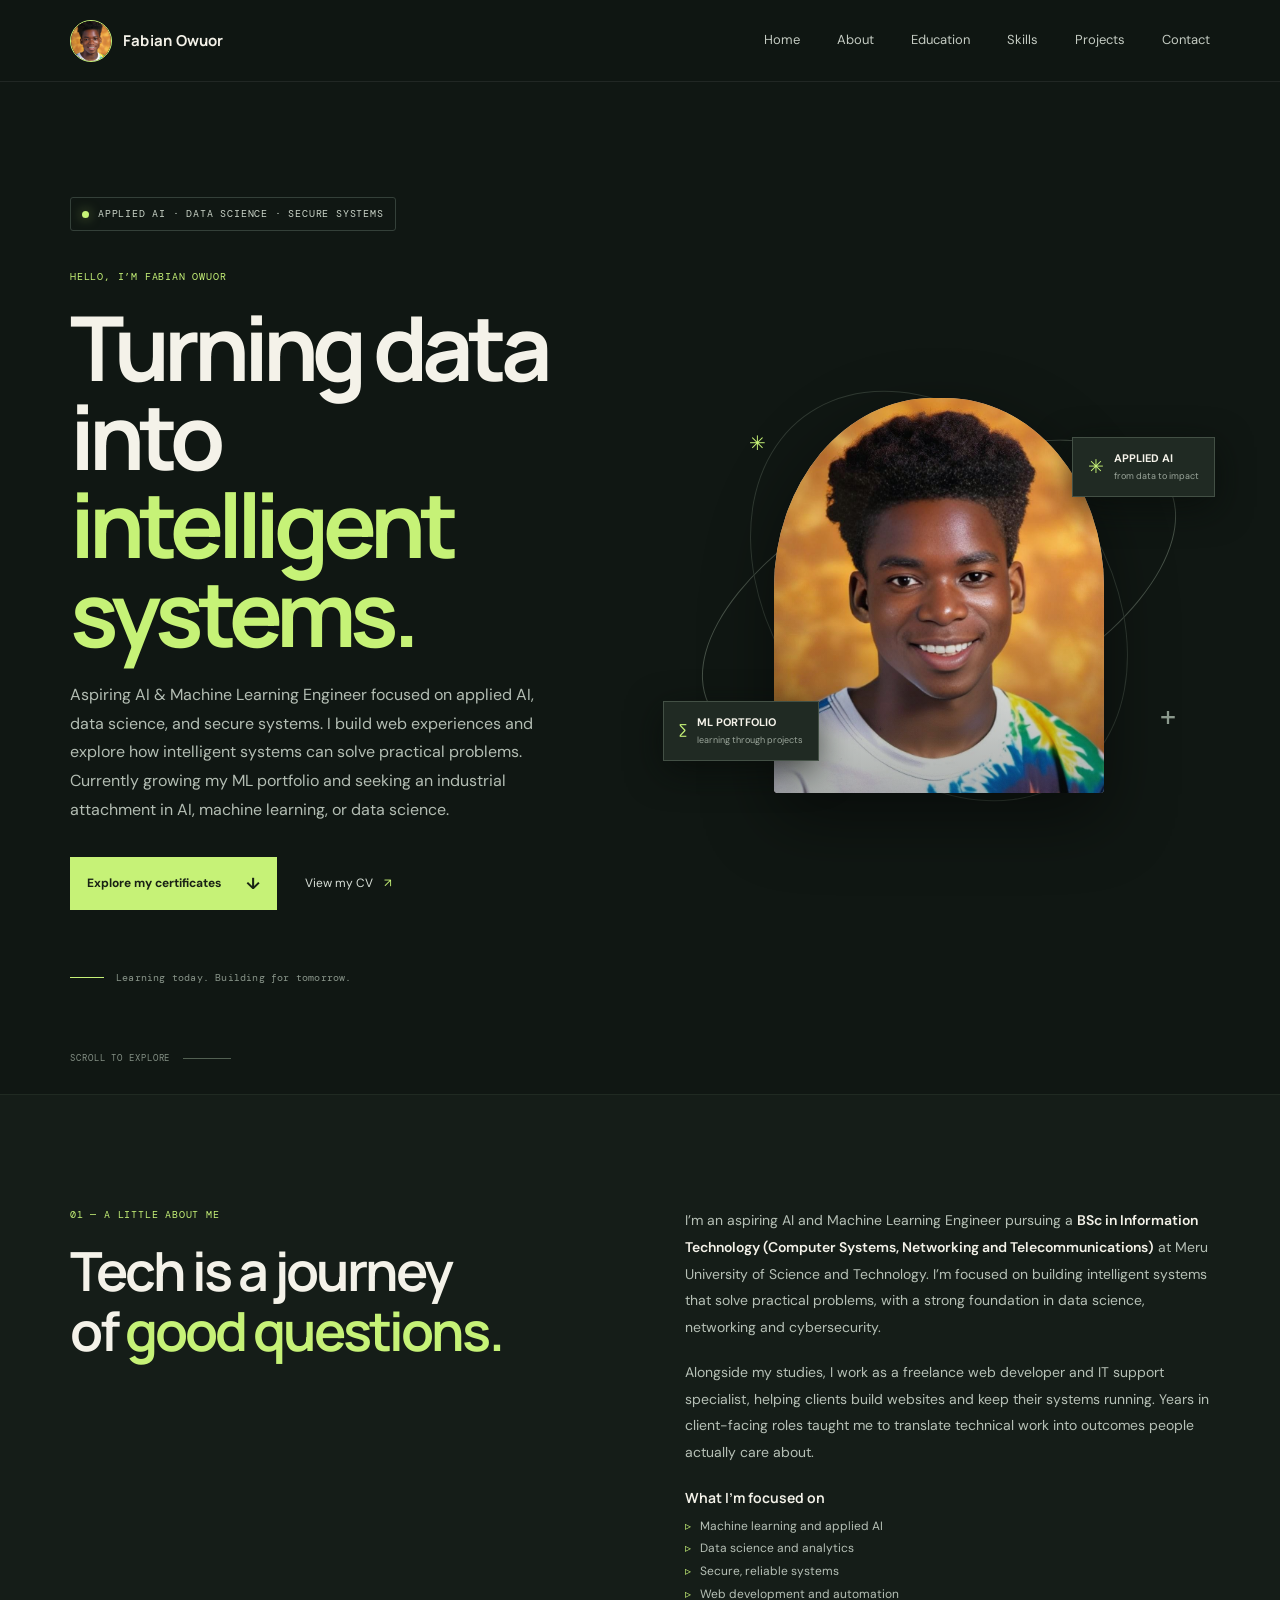
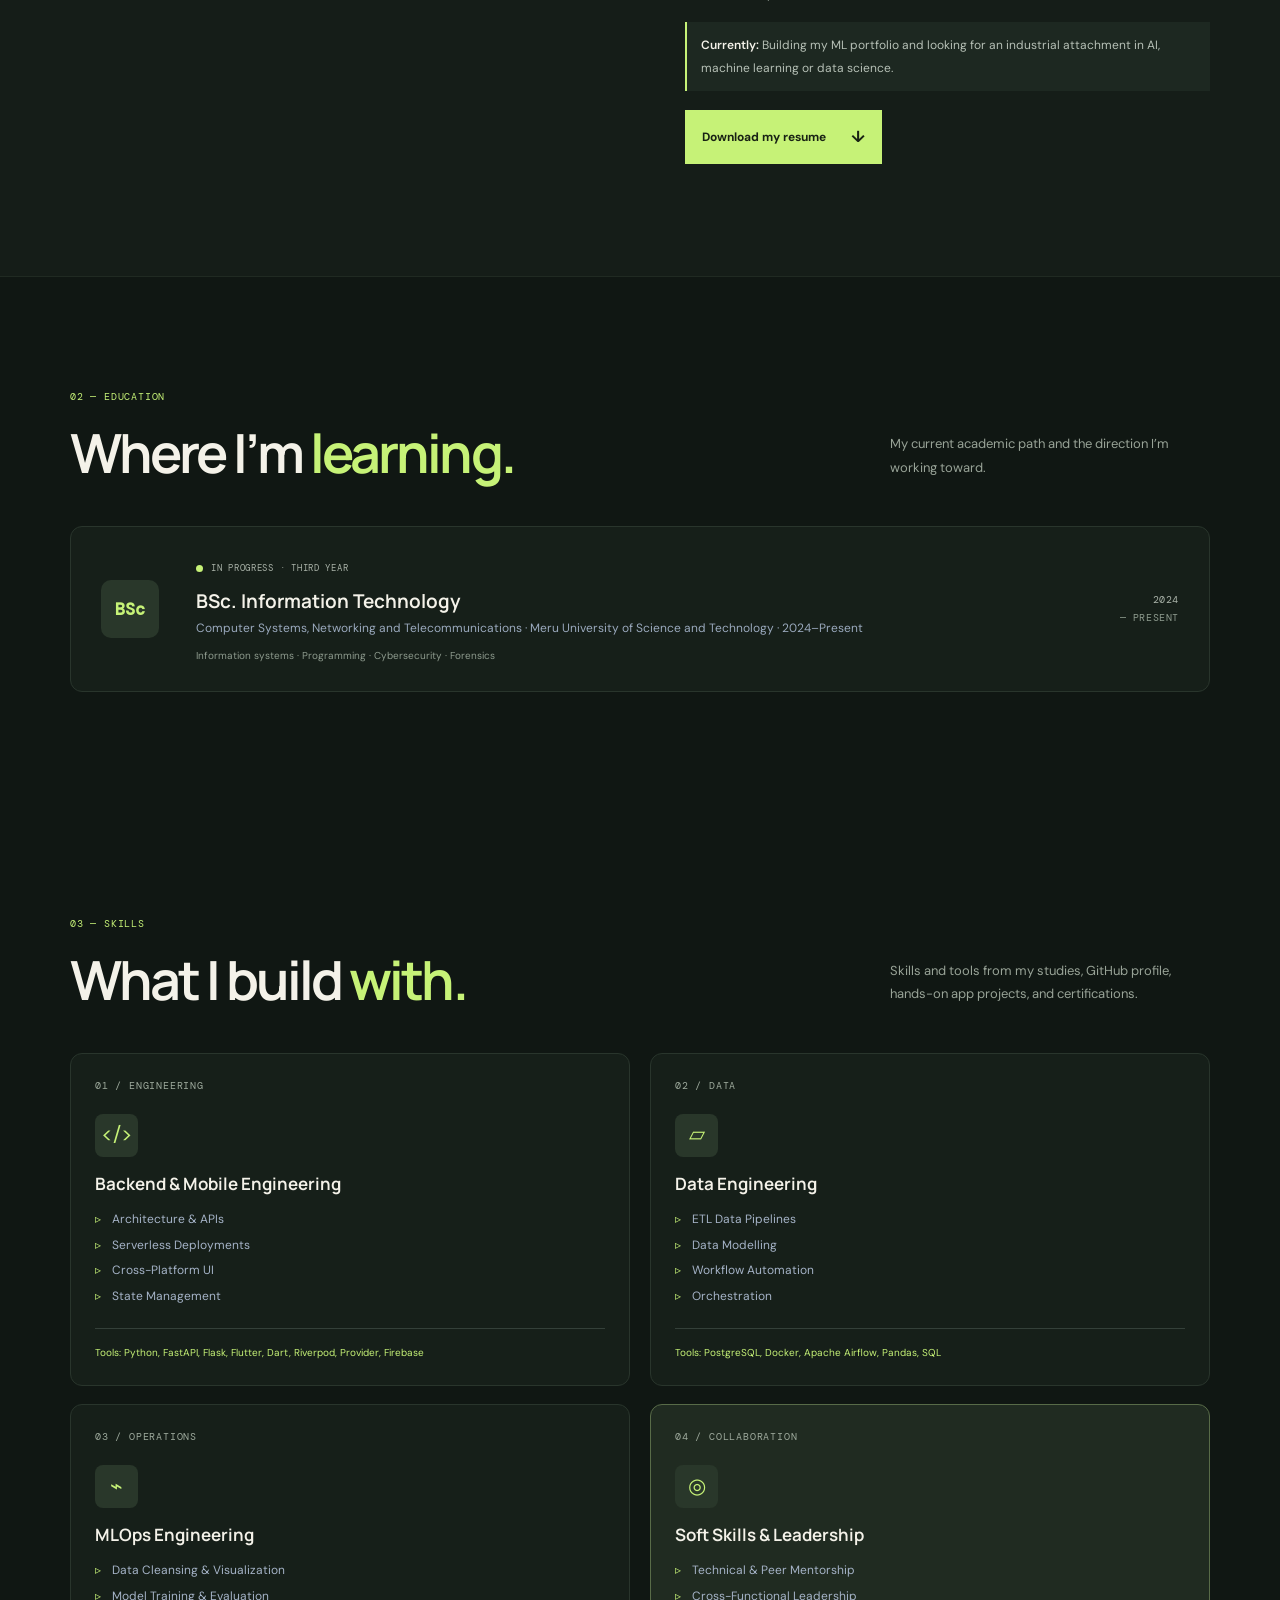
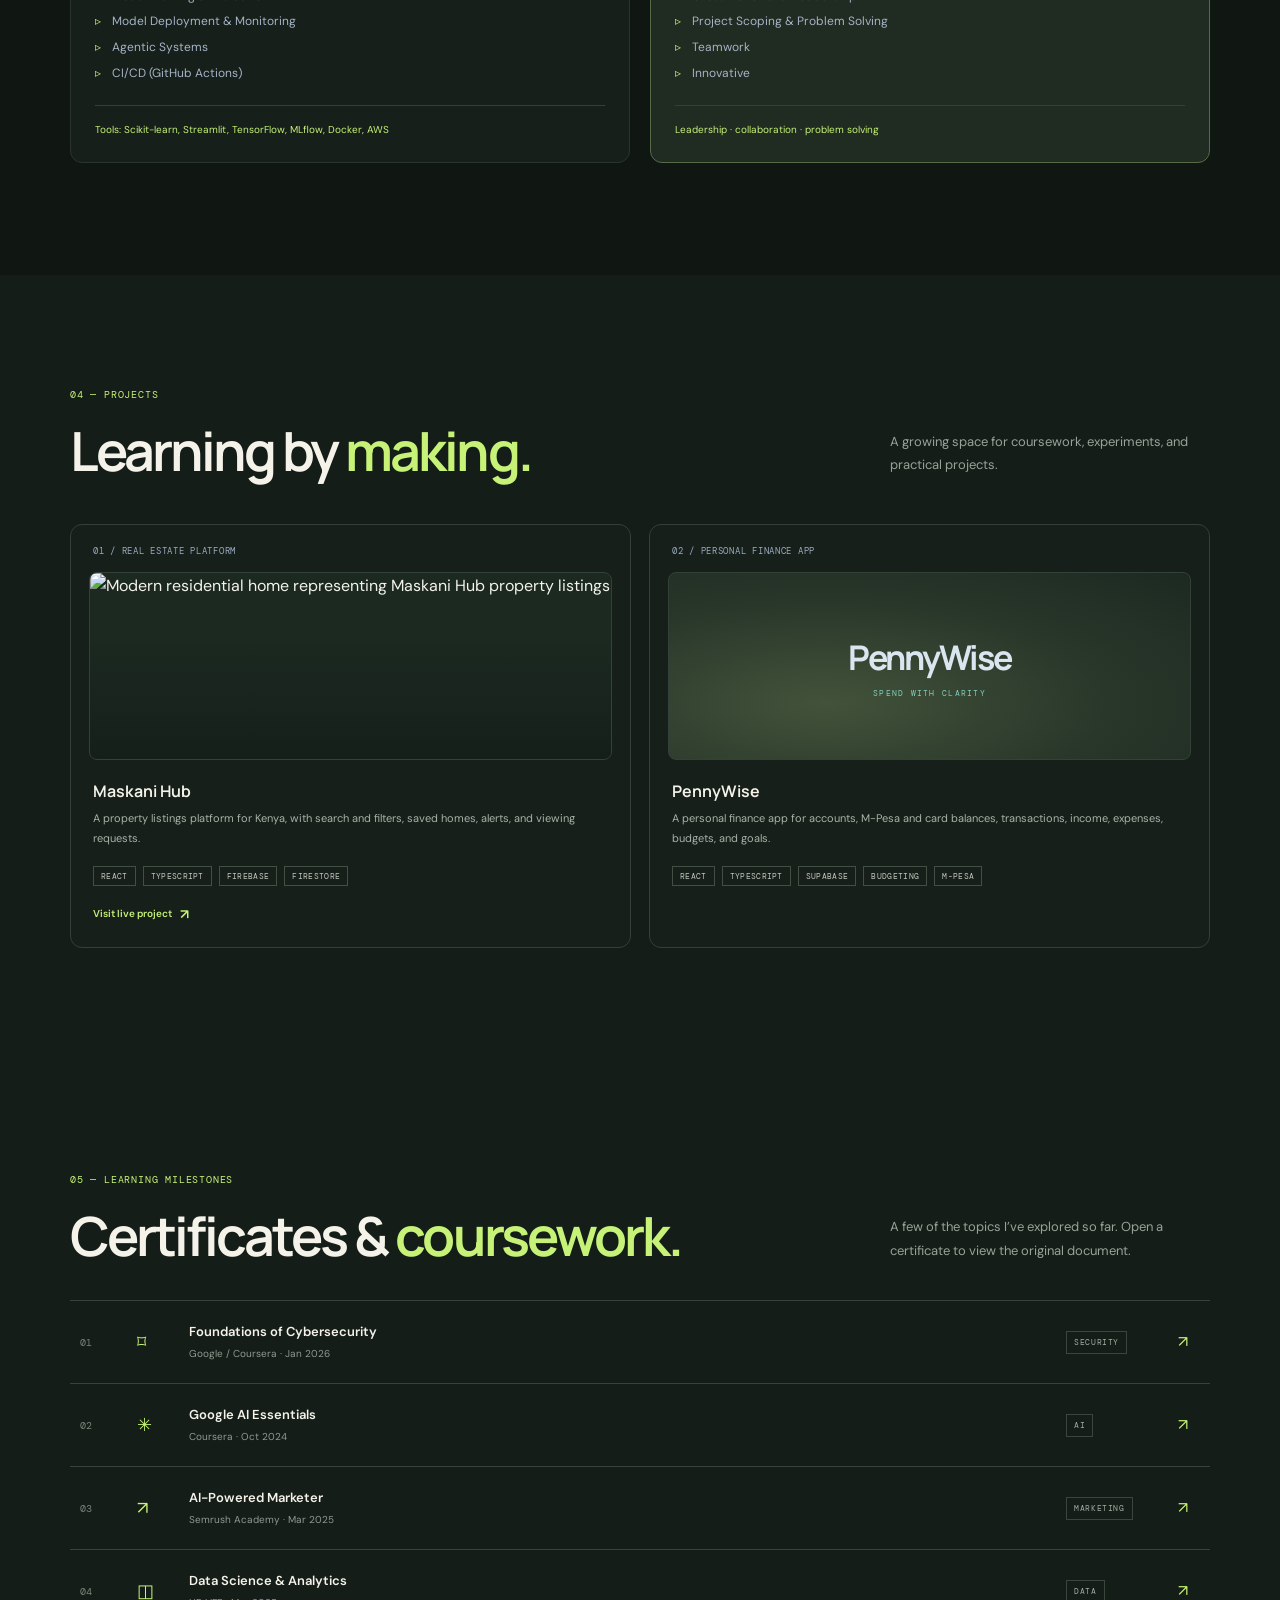
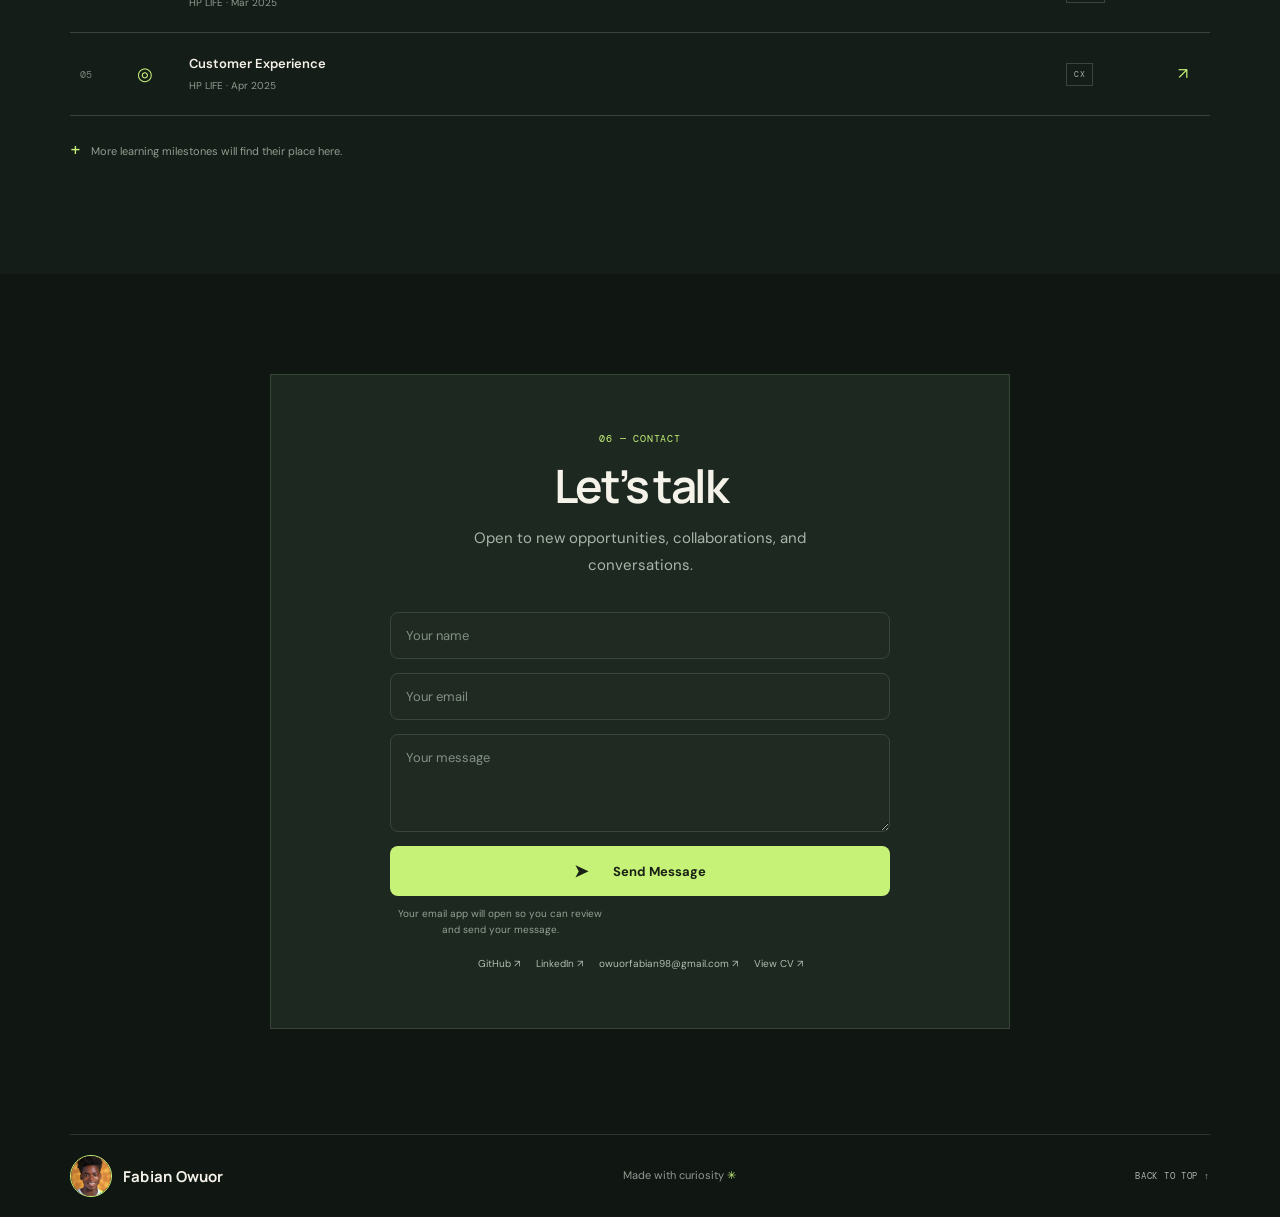
==== index.html @ e9f31937 "Add personal portfolio website" ====
<!doctype html>
<html lang="en">
<head>
  <meta charset="utf-8">
  <meta name="viewport" content="width=device-width, initial-scale=1">
  <meta name="theme-color" content="#101828">
  <meta name="description" content="Fabian Owuor is an aspiring AI and machine learning engineer focused on applied AI, data science, and secure systems.">
  <title>Fabian Owuor — Aspiring AI &amp; Machine Learning Engineer</title>
  <link rel="preconnect" href="https://fonts.googleapis.com">
  <link rel="preconnect" href="https://fonts.gstatic.com" crossorigin>
  <link href="https://fonts.googleapis.com/css2?family=DM+Mono:wght@400;500&family=DM+Sans:wght@400;500;600;700&family=Manrope:wght@400;500;600;700;800&display=swap" rel="stylesheet">
  <link rel="stylesheet" href="styles.css">
</head>
<body>
  <header class="topbar">
    <a class="brand" href="#home" aria-label="Fabian Owuor home"><img class="brand-mark profile-mark" src="assets/profile-photo.jpeg" alt=""><span>Fabian Owuor</span></a>
    <button class="menu-toggle" aria-label="Open navigation" aria-expanded="false"><span></span><span></span></button>
    <nav class="nav-links" aria-label="Main navigation">
      <a href="#home">Home</a><a href="#about">About</a><a href="#education">Education</a><a href="#skills">Skills</a><a href="#projects">Projects</a><a href="#contact">Contact</a>
    </nav>
  </header>

  <main>
    <section class="hero wrap" id="home">
      <div class="hero-copy">
        <div class="availability"><span class="pulse"></span> APPLIED AI · DATA SCIENCE · SECURE SYSTEMS</div>
        <p class="eyebrow">HELLO, I’M FABIAN OWUOR</p>
        <h1>Turning data into<br><span class="accent">intelligent systems.</span></h1>
        <p class="hero-intro">Aspiring AI &amp; Machine Learning Engineer focused on applied AI, data science, and secure systems. I build web experiences and explore how intelligent systems can solve practical problems. Currently growing my ML portfolio and seeking an industrial attachment in AI, machine learning, or data science.</p>
        <div class="hero-actions"><a class="button button-primary" href="#certificates">Explore my certificates <span>↓</span></a><a class="text-link" href="assets/Fabian-CV.pdf" target="_blank" rel="noopener">View my CV <span>↗</span></a></div>
        <div class="hero-note"><span class="note-line"></span><span>Learning today. Building for tomorrow.</span></div>
      </div>
      <div class="hero-visual">
        <div class="orbit orbit-one"></div><div class="orbit orbit-two"></div>
        <div class="avatar-frame"><img src="assets/profile-photo.jpeg" alt="Fabian Owuor" class="avatar"></div>
        <div class="floating-chip chip-ai"><span class="chip-icon">✳</span><span><b>APPLIED AI</b><small>from data to impact</small></span></div>
        <div class="floating-chip chip-ml"><span class="chip-icon chip-outline">∑</span><span><b>ML PORTFOLIO</b><small>learning through projects</small></span></div>
        <span class="spark spark-a">✳</span><span class="spark spark-b">+</span>
      </div>
      <a class="scroll-cue" href="#about"><span>SCROLL TO EXPLORE</span><i></i></a>
    </section>

    <section class="about section" id="about">
      <div class="wrap about-grid">
        <div><p class="eyebrow">01 — A LITTLE ABOUT ME</p><h2>Tech is a journey<br>of <span class="accent">good questions.</span></h2></div>
        <div class="about-copy"><p>I’m an aspiring AI and Machine Learning Engineer pursuing a <strong>BSc in Information Technology (Computer Systems, Networking and Telecommunications)</strong> at Meru University of Science and Technology. I’m focused on building intelligent systems that solve practical problems, with a strong foundation in data science, networking and cybersecurity.</p><p>Alongside my studies, I work as a freelance web developer and IT support specialist, helping clients build websites and keep their systems running. Years in client-facing roles taught me to translate technical work into outcomes people actually care about.</p><h3 class="about-subhead">What I’m focused on</h3><ul class="about-focus-list"><li>Machine learning and applied AI</li><li>Data science and analytics</li><li>Secure, reliable systems</li><li>Web development and automation</li></ul><p class="about-currently"><strong>Currently:</strong> Building my ML portfolio and looking for an industrial attachment in AI, machine learning or data science.</p><a class="button button-primary about-resume-link" href="assets/Fabian-CV.pdf" download>Download my resume <span>↓</span></a></div>
      </div>
    </section>

    <section class="education section" id="education">
      <div class="wrap"><div class="section-heading"><div><p class="eyebrow">02 — EDUCATION</p><h2>Where I’m <span class="accent">learning.</span></h2></div><p class="section-aside">My current academic path and the direction I’m working toward.</p></div>
        <article class="education-card"><div class="education-mark">BSc</div><div class="education-main"><span class="education-status"><i></i> IN PROGRESS · THIRD YEAR</span><h3>BSc. Information Technology</h3><p>Computer Systems, Networking and Telecommunications · Meru University of Science and Technology · 2024–Present</p><span class="education-detail">Information systems · Programming · Cybersecurity · Forensics</span></div><div class="education-date">2024<br><span>— PRESENT</span></div></article>
      </div>
    </section>

    <section class="focus section" id="skills">
      <div class="wrap"><div class="section-heading"><div><p class="eyebrow">03 — SKILLS</p><h2>What I build <span class="accent">with.</span></h2></div><p class="section-aside">Skills and tools from my studies, GitHub profile, hands-on app projects, and certifications.</p></div>
        <div class="focus-grid skills-grid">
          <article class="focus-card"><span class="card-index">01 / ENGINEERING</span><div class="focus-icon">&lt;/&gt;</div><h3>Backend &amp; Mobile Engineering</h3><ul><li>Architecture &amp; APIs</li><li>Serverless Deployments</li><li>Cross-Platform UI</li><li>State Management</li></ul><span class="skill-source">Tools: Python, FastAPI, Flask, Flutter, Dart, Riverpod, Provider, Firebase</span></article>
          <article class="focus-card"><span class="card-index">02 / DATA</span><div class="focus-icon">▱</div><h3>Data Engineering</h3><ul><li>ETL Data Pipelines</li><li>Data Modelling</li><li>Workflow Automation</li><li>Orchestration</li></ul><span class="skill-source">Tools: PostgreSQL, Docker, Apache Airflow, Pandas, SQL</span></article>
          <article class="focus-card"><span class="card-index">03 / OPERATIONS</span><div class="focus-icon">⌁</div><h3>MLOps Engineering</h3><ul><li>Data Cleansing &amp; Visualization</li><li>Model Training &amp; Evaluation</li><li>Model Deployment &amp; Monitoring</li><li>Agentic Systems</li><li>CI/CD (GitHub Actions)</li></ul><span class="skill-source">Tools: Scikit-learn, Streamlit, TensorFlow, MLflow, Docker, AWS</span></article>
          <article class="focus-card focus-card-highlight"><span class="card-index">04 / COLLABORATION</span><div class="focus-icon">◎</div><h3>Soft Skills &amp; Leadership</h3><ul><li>Technical &amp; Peer Mentorship</li><li>Cross-Functional Leadership</li><li>Project Scoping &amp; Problem Solving</li><li>Teamwork</li><li>Innovative</li></ul><span class="skill-source">Leadership · collaboration · problem solving</span></article>
        </div>
      </div>
    </section>

    <section class="projects section" id="projects">
      <div class="wrap"><div class="section-heading"><div><p class="eyebrow">04 — PROJECTS</p><h2>Learning by <span class="accent">making.</span></h2></div><p class="section-aside">A growing space for coursework, experiments, and practical projects.</p></div>
        <div class="project-grid">
          <article class="project-card project-feature"><span class="project-label">01 / REAL ESTATE PLATFORM</span><div class="project-art maskani-art"><img src="https://images.unsplash.com/photo-1613977257365-aaae5a9817ff?w=1200&amp;h=800&amp;fit=crop&amp;auto=format" alt="Modern residential home representing Maskani Hub property listings" loading="lazy"></div><div class="project-info"><h3>Maskani Hub</h3><p>A property listings platform for Kenya, with search and filters, saved homes, alerts, and viewing requests.</p><div class="project-tags"><span>REACT</span><span>TYPESCRIPT</span><span>FIREBASE</span><span>FIRESTORE</span></div><a class="project-link" href="https://maskani-hub.web.app" target="_blank" rel="noopener">Visit live project <span>↗</span></a></div></article>
          <article class="project-card"><span class="project-label">02 / PERSONAL FINANCE APP</span><div class="project-art pennywise-art"><span>PennyWise</span><small>SPEND WITH CLARITY</small></div><div class="project-info"><h3>PennyWise</h3><p>A personal finance app for accounts, M-Pesa and card balances, transactions, income, expenses, budgets, and goals.</p><div class="project-tags"><span>REACT</span><span>TYPESCRIPT</span><span>SUPABASE</span><span>BUDGETING</span><span>M-PESA</span></div></div></article>
        </div>
      </div>
    </section>

    <section class="certificates section" id="certificates">
      <div class="wrap"><div class="section-heading cert-heading"><div><p class="eyebrow">05 — LEARNING MILESTONES</p><h2>Certificates &amp; <span class="accent">coursework.</span></h2></div><p class="section-aside">A few of the topics I’ve explored so far. Open a certificate to view the original document.</p></div>
        <div class="cert-list">
          <a class="cert-row" href="assets/certificates/Foundations of Cybersecurity.pdf" target="_blank" rel="noopener"><span class="cert-number">01</span><span class="cert-symbol">⌑</span><span class="cert-title"><b>Foundations of Cybersecurity</b><small>Google / Coursera · Jan 2026</small></span><span class="cert-type">SECURITY</span><span class="cert-arrow">↗</span></a>
          <a class="cert-row" href="assets/certificates/Google AI Certificate.pdf" target="_blank" rel="noopener"><span class="cert-number">02</span><span class="cert-symbol">✳</span><span class="cert-title"><b>Google AI Essentials</b><small>Coursera · Oct 2024</small></span><span class="cert-type">AI</span><span class="cert-arrow">↗</span></a>
          <a class="cert-row" href="assets/certificates/SemRush AI Marketing Certificate.pdf" target="_blank" rel="noopener"><span class="cert-number">03</span><span class="cert-symbol">↗</span><span class="cert-title"><b>AI-Powered Marketer</b><small>Semrush Academy · Mar 2025</small></span><span class="cert-type">MARKETING</span><span class="cert-arrow">↗</span></a>
          <a class="cert-row" href="assets/certificates/Data Science And Analytics Certificate.pdf" target="_blank" rel="noopener"><span class="cert-number">04</span><span class="cert-symbol">◫</span><span class="cert-title"><b>Data Science &amp; Analytics</b><small>HP LIFE · Mar 2025</small></span><span class="cert-type">DATA</span><span class="cert-arrow">↗</span></a>
          <a class="cert-row" href="assets/certificates/CX Certification.pdf" target="_blank" rel="noopener"><span class="cert-number">05</span><span class="cert-symbol">◎</span><span class="cert-title"><b>Customer Experience</b><small>HP LIFE · Apr 2025</small></span><span class="cert-type">CX</span><span class="cert-arrow">↗</span></a>
        </div>
        <p class="cert-footnote"><span>+</span> More learning milestones will find their place here.</p>
      </div>
    </section>

    <section class="contact section" id="contact"><div class="wrap contact-panel contact-layout"><div class="contact-intro"><p class="eyebrow">06 — CONTACT</p><h2>Let’s talk</h2><p class="contact-copy">Open to new opportunities, collaborations, and conversations.</p></div><form class="contact-form" id="contact-form"><label class="sr-only" for="contact-name">Your name</label><input id="contact-name" name="name" autocomplete="name" placeholder="Your name" required><label class="sr-only" for="contact-email">Your email</label><input id="contact-email" name="email" type="email" autocomplete="email" placeholder="Your email" required><label class="sr-only" for="contact-message">Your message</label><textarea id="contact-message" name="message" placeholder="Your message" rows="4" required></textarea><button class="button button-primary contact-button" type="submit"><span class="send-icon">➤</span> Send Message</button><p class="contact-hint">Your email app will open so you can review and send your message.</p><div class="social-links"><a href="https://github.com/Juju18-ux" target="_blank" rel="noopener">GitHub ↗</a><a href="https://www.linkedin.com/in/fabian-owuor-539247334" target="_blank" rel="noopener">LinkedIn ↗</a><a href="mailto:owuorfabian98@gmail.com">owuorfabian98@gmail.com ↗</a><a href="assets/Fabian-CV.pdf" target="_blank" rel="noopener">View CV ↗</a></div></form><span class="contact-decoration">✳</span></div></section>
  </main>
  <footer class="footer wrap"><a class="brand" href="#home"><img class="brand-mark profile-mark" src="assets/profile-photo.jpeg" alt=""><span>Fabian Owuor</span></a><p>Made with curiosity <span class="accent">✳</span></p><a href="#home" class="back-top">BACK TO TOP ↑</a></footer>
  <script src="script.js"></script>
</body>
</html>
---- styles.css ----
:root{--bg:#101713;--panel:#161f19;--panel-soft:#1d2821;--ink:#f4f2e9;--muted:#a9b2a8;--line:#344039;--lime:#c6f277;--lime-dark:#192214;--mono:'DM Mono',monospace;--sans:'DM Sans',sans-serif;--display:'Manrope',sans-serif}*{box-sizing:border-box}html{scroll-behavior:smooth;scroll-padding-top:92px}body{margin:0;background:var(--bg);color:var(--ink);font-family:var(--sans);font-size:16px;line-height:1.6}a{color:inherit;text-decoration:none}.wrap{width:min(1140px,calc(100% - 64px));margin-inline:auto}.topbar{height:82px;padding:0 max(32px,calc((100% - 1140px)/2));display:flex;align-items:center;justify-content:space-between;border-bottom:1px solid rgba(255,255,255,.075);position:sticky;top:0;background:rgba(16,23,19,.92);backdrop-filter:blur(18px);z-index:10}.brand{display:flex;align-items:center;gap:11px;font:700 15px var(--display);letter-spacing:.015em}.brand-mark{display:grid;place-items:center;width:35px;height:35px;border:1px solid var(--lime);border-radius:50%;color:var(--lime);font:500 15px var(--mono)}.brand-dot,.accent{color:var(--lime)}.nav-links{display:flex;align-items:center;gap:37px;font-size:13px;color:#c4cbc2}.nav-links>a{transition:color .2s}.nav-links>a:hover{color:var(--lime)}.nav-contact{border:1px solid var(--line);padding:10px 14px;border-radius:3px;color:var(--ink)!important}.nav-contact span{color:var(--lime);margin-left:8px}.menu-toggle{display:none;background:none;border:0}.hero{min-height:690px;padding-top:115px;padding-bottom:100px;display:grid;grid-template-columns:1.05fr .95fr;align-items:center;position:relative}.hero-copy{position:relative;z-index:2;padding-bottom:10px}.availability,.eyebrow,.card-index,.cert-type,.contact-badge,.back-top{font-family:var(--mono);letter-spacing:.08em;font-size:10px}.availability{display:inline-flex;align-items:center;gap:9px;padding:8px 11px;border:1px solid var(--line);border-radius:3px;color:#c9d3c7}.pulse{width:7px;height:7px;border-radius:50%;background:var(--lime);box-shadow:0 0 12px #c6f27788}.eyebrow{color:var(--lime);margin:0 0 18px}.hero .eyebrow{margin-top:38px}.hero h1{font:700 clamp(56px,7vw,91px)/.99 var(--display);letter-spacing:-.068em;margin:0 0 23px}.hero-intro{max-width:500px;color:#b3bdb3;font-size:16px;line-height:1.8;margin:0}.hero-actions{display:flex;align-items:center;gap:28px;margin-top:32px}.button{display:inline-flex;align-items:center;justify-content:center;gap:25px;padding:14px 17px;font-size:12px;font-weight:700;transition:transform .2s,background .2s}.button:hover{transform:translateY(-2px)}.button-primary{background:var(--lime);color:var(--lime-dark)}.button-primary:hover{background:#d4fa94}.button span{font-size:16px}.text-link{font-size:12px;color:#d7ded6}.text-link span{color:var(--lime);margin-left:8px}.hero-note{display:flex;gap:12px;align-items:center;color:#89958a;font:10px var(--mono);margin-top:61px;letter-spacing:.02em}.note-line{width:34px;height:1px;background:var(--lime)}.hero-visual{height:470px;position:relative;display:grid;place-items:center}.avatar-frame{position:relative;z-index:1;width:330px;height:395px;overflow:hidden;border-radius:48% 48% 4px 4px;background:#c6b8a5;box-shadow:0 25px 70px #0007}.avatar{width:100%;height:100%;object-fit:cover;object-position:center 30%;filter:saturate(.75)}.avatar-frame:after{content:"";position:absolute;inset:45% 0 0;background:linear-gradient(transparent,#10171355)}.orbit{position:absolute;border:1px solid #475248;border-radius:50%;transform:rotate(-25deg)}.orbit-one{width:510px;height:250px}.orbit-two{width:450px;height:330px;transform:rotate(53deg);border-color:#303a32}.floating-chip{position:absolute;z-index:2;display:flex;align-items:center;gap:10px;background:#202a23;border:1px solid #435045;padding:12px 15px;box-shadow:0 10px 35px #080c09aa}.floating-chip b,.floating-chip small{display:block}.floating-chip b{font-size:11px}.floating-chip small{font-size:9px;color:#9ba69b;margin-top:2px}.chip-icon{color:var(--lime);font-size:19px;line-height:1}.chip-outline{font-size:17px}.chip-ai{top:76px;right:-5px}.chip-student{left:-6px;bottom:70px}.spark{position:absolute;color:var(--lime);font-size:20px}.spark-a{top:66px;left:80px}.spark-b{bottom:94px;right:33px;font:30px var(--mono);color:#8d9b8f}.scroll-cue{position:absolute;left:0;bottom:30px;display:flex;align-items:center;gap:13px;color:#849085;font:9px var(--mono);letter-spacing:.1em}.scroll-cue i{width:48px;height:1px;background:#526052}.section{padding:112px 0}.about{background:#151d18;border-block:1px solid rgba(255,255,255,.04)}.about-grid{display:grid;grid-template-columns:1fr 1fr;gap:90px;align-items:start}.section h2,.about h2,.contact h2{font:650 clamp(36px,4.4vw,54px)/1.11 var(--display);letter-spacing:-.055em;margin:0}.about-copy p{margin:0 0 19px;color:#b6c0b6;font-size:14px;line-height:1.9}.about-copy strong{color:var(--ink);font-weight:600}.about-tags{display:flex;gap:8px;flex-wrap:wrap;margin-top:26px}.about-tags span{border:1px solid #3b493d;padding:7px 10px;color:#cad2c7;font:10px var(--mono)}.section-heading{display:flex;align-items:flex-end;justify-content:space-between;gap:40px;margin-bottom:43px}.section-aside{max-width:320px;color:#98a397;font-size:13px;line-height:1.8;margin:0 0 4px}.focus-grid{display:grid;grid-template-columns:repeat(3,1fr);gap:14px}.focus-card{position:relative;min-height:265px;padding:23px 22px;background:var(--panel);border:1px solid #29352c;transition:transform .2s,border .2s}.focus-card:hover{transform:translateY(-4px);border-color:#6c805e}.focus-card-highlight{background:#202b21;border-color:#586b48}.card-index{color:#9eaa9d}.focus-icon{width:43px;height:43px;display:grid;place-items:center;margin:28px 0 15px;background:#29372a;color:var(--lime);font-size:21px}.focus-card h3{font:650 17px var(--display);margin:0 0 9px}.focus-card p{max-width:280px;margin:0;color:#9eaa9f;font-size:12px;line-height:1.8}.card-arrow{position:absolute;right:21px;top:19px;color:#8fa082;font-size:14px}.certificates{background:#151d18}.cert-heading{margin-bottom:34px}.cert-list{border-top:1px solid #38443a}.cert-row{display:grid;grid-template-columns:45px 40px 1fr 100px 22px;gap:12px;align-items:center;min-height:83px;padding:12px 10px;border-bottom:1px solid #38443a;transition:background .2s,padding .2s}.cert-row:hover{background:#202a22;padding-inline:16px}.cert-number{font:10px var(--mono);color:#788578}.cert-symbol{color:var(--lime);font-size:18px}.cert-title b,.cert-title small{display:block}.cert-title b{font-size:13px;font-weight:600}.cert-title small{margin-top:3px;color:#8f9a90;font-size:10px}.cert-type{justify-self:start;color:#a3afa2;border:1px solid #39463b;padding:4px 7px;font-size:8px}.cert-arrow{color:var(--lime);font-size:16px}.cert-footnote{margin:22px 0 0;color:#919d90;font-size:11px}.cert-footnote span{color:var(--lime);font:18px var(--mono);vertical-align:-1px;margin-right:7px}.contact{padding-top:100px;padding-bottom:105px}.contact-panel{position:relative;overflow:hidden;display:flex;justify-content:space-between;align-items:center;background:#1c2820;border:1px solid #374538;padding:57px 62px}.contact h2{font-size:50px}.contact-copy{max-width:410px;color:#aab5aa;font-size:13px;line-height:1.8;margin:19px 0 0}.contact-side{position:relative;z-index:1;display:flex;align-items:flex-start;flex-direction:column;gap:18px}.contact-badge{color:#c5cec2;border:1px solid #475547;padding:8px 10px;font-size:9px}.contact-badge span{color:var(--lime);margin-left:9px}.contact-button{min-width:210px}.contact-hint{max-width:220px;color:#829083;font-size:9px;margin:0}.contact-decoration{position:absolute;right:250px;top:-100px;font-size:380px;line-height:1;color:#29382a;opacity:.48}.footer{min-height:83px;display:flex;justify-content:space-between;align-items:center;border-top:1px solid #2c372e}.footer p{margin:0;color:#8f9a8f;font-size:11px}.back-top{font-size:9px;color:#aab5aa}.back-top:hover{color:var(--lime)}@media(max-width:850px){.wrap{width:min(100% - 44px,680px)}.topbar{padding-inline:22px}.nav-links{gap:18px}.hero{grid-template-columns:1fr .85fr;min-height:620px;padding-top:75px}.hero h1{font-size:67px}.hero-visual{transform:scale(.82);transform-origin:center}.about-grid{gap:45px}.contact-panel{padding:45px 35px}.contact h2{font-size:42px}}@media(max-width:650px){.wrap{width:calc(100% - 38px)}.topbar{height:70px;padding-inline:19px}.menu-toggle{display:flex;width:40px;height:40px;flex-direction:column;gap:6px;justify-content:center;align-items:center;border:1px solid var(--line);border-radius:3px}.menu-toggle span{width:16px;height:1px;background:var(--ink)}.nav-links{display:none;position:absolute;top:69px;left:0;right:0;padding:17px 20px 22px;background:#111914;border-bottom:1px solid var(--line);flex-direction:column;align-items:stretch;gap:0}.nav-links.open{display:flex}.nav-links>a{padding:13px 2px;border-bottom:1px solid #263128}.nav-links .nav-contact{border:0;padding:13px 2px}.hero{display:flex;flex-direction:column;align-items:stretch;padding-top:70px;padding-bottom:78px;min-height:0}.hero-copy{order:1}.hero-visual{order:0;height:315px;transform:none;margin-bottom:25px}.avatar-frame{width:220px;height:270px}.orbit-one{width:340px;height:170px}.orbit-two{width:300px;height:220px}.chip-ai{right:-2px;top:42px}.chip-student{left:-2px;bottom:39px}.floating-chip{padding:9px 11px}.spark-a{left:22px;top:35px}.spark-b{right:11px;bottom:52px}.hero .eyebrow{margin-top:0}.hero h1{font-size:clamp(54px,14vw,75px)}.hero-intro{font-size:14px}.hero-actions{gap:18px;flex-wrap:wrap}.hero-note{margin-top:40px}.scroll-cue{display:none}.section{padding:78px 0}.about-grid{grid-template-columns:1fr;gap:28px}.section h2,.about h2{font-size:39px}.about-copy p{font-size:13px}.section-heading{display:block;margin-bottom:30px}.section-aside{margin-top:15px}.focus-grid{grid-template-columns:1fr;gap:10px}.focus-card{min-height:220px}.focus-icon{margin-top:21px}.cert-row{grid-template-columns:28px 27px 1fr 20px;gap:8px;min-height:78px;padding-inline:4px}.cert-type{display:none}.cert-title b{font-size:12px}.cert-row:hover{padding-inline:9px}.contact{padding:75px 0}.contact-panel{padding:34px 24px;display:block}.contact h2{font-size:42px}.contact-side{margin-top:32px}.contact-decoration{right:-36px;top:100px;font-size:240px}.footer{min-height:75px;flex-wrap:wrap;gap:10px}.footer p{display:none}}@media(prefers-reduced-motion:reduce){html{scroll-behavior:auto}*,*:before,*:after{transition:none!important}}

/* Navy and teal palette, with the education, skills, and project layout from the reference. */
:root{--bg:#101828;--panel:#172236;--panel-soft:#1d2a40;--ink:#edf2f7;--muted:#9aa9bd;--line:#29374c;--lime:#19b7ad;--lime-dark:#0b2730}
.about,.certificates{background:#121c2c;border-color:#202d42}
.focus-card{background:#172236;border-color:#29364b;border-radius:12px}
.focus-card:hover{border-color:#248f8e}
.focus-card-highlight{background:#172236;border-color:#294c54}
.focus-icon{background:#1c3342;border-radius:8px}
.card-index{color:#94a5bb}
.education-card{display:grid;grid-template-columns:72px 1fr auto;gap:23px;align-items:center;background:#172236;border:1px solid #29374c;border-radius:12px;padding:27px 30px}
.education-mark{height:58px;width:58px;display:grid;place-items:center;background:#1c3342;border-radius:10px;color:var(--lime);font:600 17px var(--mono)}
.education-status{display:inline-flex;align-items:center;gap:8px;color:#8fa2b9;font:9px var(--mono);letter-spacing:.08em}
.education-status i{width:7px;height:7px;border-radius:50%;background:var(--lime)}
.education-main h3{font:650 19px var(--display);margin:8px 0 5px}
.education-main p{color:#9aa9bd;font-size:12px;margin:0}
.education-date{text-align:right;color:#a8b7c9;font:10px/1.8 var(--mono);letter-spacing:.06em}
.education-date span{color:#71839a}
.skills-grid{grid-template-columns:repeat(2,minmax(0,1fr));gap:18px 20px}
.skills-grid .focus-card{min-height:325px;padding:24px;display:flex;flex-direction:column;align-items:flex-start}
.skills-grid .focus-icon{margin:20px 0 15px}
.skills-grid .focus-card h3{font-size:17px}
.skills-grid .focus-card ul{list-style:none;padding:0;margin:3px 0 18px;color:#a5b3c7;font-size:12px;line-height:2.15}
.skills-grid .focus-card li:before{content:"▹";color:var(--lime);margin-right:11px;font-family:var(--mono)}
.skill-source{width:100%;margin-top:auto;padding-top:15px;border-top:1px solid #29374c;color:var(--lime);font-size:10px;line-height:1.7}
.projects{background:#121c2c}
.project-grid{display:grid;grid-template-columns:repeat(2,minmax(0,1fr));gap:18px}
.project-card{overflow:hidden;background:#172236;border:1px solid #29374c;border-radius:12px}
.project-label{display:block;padding:20px 22px 0;color:#9aabc0;font:9px var(--mono);letter-spacing:.08em}
.project-art{height:188px;margin:15px 18px 0;display:flex;align-items:center;justify-content:center;position:relative;overflow:hidden;background:#1b2b40;border:1px solid #2b3b52;border-radius:8px}
.portfolio-art>span{font:800 100px/.8 var(--display);color:#e8eee9;letter-spacing:-.1em}
.portfolio-art i{position:absolute;right:23px;bottom:19px;color:#a8b8c9;font:10px/1.6 var(--mono);letter-spacing:.16em}
.idea-art{flex-direction:column;gap:12px;background:radial-gradient(ellipse at center,#1b3a46 0,#1b2b40 62%)}
.idea-art>span{color:var(--lime);font-size:54px}
.idea-art small{color:#a4b2c5;font:9px var(--mono);letter-spacing:.14em}
.project-info{padding:20px 22px 22px}
.project-info h3{font:650 16px var(--display);margin:0 0 7px}
.project-info p{min-height:42px;color:#9aa9bd;font-size:11px;line-height:1.8;margin:0 0 15px}
.project-tags{display:flex;flex-wrap:wrap;gap:7px}
.project-tags span{padding:4px 7px;border:1px solid #34445a;color:#aab9cb;font:8px var(--mono);letter-spacing:.04em}
@media(max-width:850px){.nav-links{gap:13px}.nav-links>a{font-size:11px}}
@media(max-width:650px){.nav-links{gap:0}.nav-links>a{font-size:13px}.education-card{grid-template-columns:54px 1fr;gap:14px;padding:20px}.education-mark{width:48px;height:48px;font-size:14px}.education-main h3{font-size:16px}.education-date{grid-column:2;text-align:left;margin-top:-5px}.skills-grid,.project-grid{grid-template-columns:1fr}.skills-grid .focus-card{min-height:290px}.project-art{height:165px}}
.maskani-art{background:radial-gradient(ellipse at 72% 30%,#13605f 0,#1a3343 38%,#1b2b40 72%)}
.maskani-art>span{color:#edf5f2;font:700 34px var(--display);letter-spacing:-.06em}
.maskani-art>span span{color:#55d3bf}
.maskani-art small{position:absolute;bottom:17px;color:#b7c8d4;font:8px var(--mono);letter-spacing:.12em}
.pennywise-art{background:radial-gradient(ellipse at 30% 70%,#314f6e 0,#1b2b40 68%);flex-direction:column;gap:8px}
.pennywise-art>span{color:#d9e6f0;font:700 34px var(--display);letter-spacing:-.06em}
.pennywise-art small{color:#83cdbd;font:8px var(--mono);letter-spacing:.16em}
.wizzo-art{background:radial-gradient(ellipse at 70% 30%,#6a5542 0,#302f39 55%,#1b2b40 100%);flex-direction:column;gap:8px}
.wizzo-art>span{color:#f2eadb;text-align:center;font:700 25px/1.05 var(--display);letter-spacing:.14em}
.wizzo-art small{color:#c8b89f;font:8px var(--mono);letter-spacing:.14em}
.project-link{display:inline-flex;align-items:center;gap:8px;margin-top:17px;color:var(--lime);font-size:10px;font-weight:600}
.project-link span{font-size:14px}
.project-private{color:#95a5b8;font:9px var(--mono);letter-spacing:.03em}
.social-links{display:flex;flex-wrap:wrap;gap:15px}
.social-links a{color:#a8bacd;font-size:11px}
.social-links a:hover{color:var(--lime)}
.experience-block{margin-top:88px}
.experience-heading{margin-bottom:25px}
.experience-heading h2{font-size:clamp(31px,4vw,44px)}
.experience-list{display:grid;grid-template-columns:repeat(2,minmax(0,1fr));gap:16px}
.experience-card{padding:23px;background:#172236;border:1px solid #29374c;border-radius:12px}
.experience-top{display:flex;justify-content:space-between;align-items:flex-start;gap:15px;padding-bottom:15px;border-bottom:1px solid #29374c}
.experience-top h3{margin:0;font:650 16px var(--display)}
.experience-top p{margin:5px 0 0;color:#9aa9bd;font-size:11px}
.experience-top>span{white-space:nowrap;color:#92a5bb;font:9px var(--mono)}
.experience-card ul{list-style:none;margin:15px 0 0;padding:0;color:#a5b3c7;font-size:11px;line-height:1.8}
.experience-card li{margin:0 0 9px}
.experience-card li:before{content:"▹";color:var(--lime);margin-right:8px;font-family:var(--mono)}
.education-detail{display:block;margin-top:10px;color:#91a4bb;font-size:10px}
.secondary-education{margin-top:13px}
.phone-link{color:#c2cedc;font:12px var(--mono)}
@media(max-width:850px){.experience-list{grid-template-columns:1fr}.experience-top{flex-wrap:wrap}}
@media(max-width:650px){.experience-block{margin-top:58px}.experience-card{padding:19px}.experience-top>span{white-space:normal}}

/* Restore the original forest-green and lime palette. */
:root{--bg:#101713;--panel:#161f19;--panel-soft:#1d2821;--ink:#f4f2e9;--muted:#a9b2a8;--line:#344039;--lime:#c6f277;--lime-dark:#192214}
body{background:var(--bg)}
.about,.certificates,.projects{background:#151d18;border-color:#202a22}
.focus-card,.education-card,.experience-card,.project-card{background:#161f19;border-color:#29352c}
.focus-card:hover{border-color:#738d5a}
.focus-card-highlight{background:#202b21;border-color:#586b48}
.focus-icon,.education-mark{background:#29372a}
.card-index{color:#9eaa9d}
.education-status,.education-date{color:#a9b2a8}
.skill-source,.cert-symbol,.cert-arrow,.about-focus-list li:before,.experience-card li:before{color:var(--lime)}
.skill-source,.experience-top,.experience-card ul{border-color:#344039}
.education-detail,.education-date span{color:#8e9b8e}
.experience-top{border-bottom-color:#344039}
.project-card{border-color:#344039}
.project-art{border-color:#344039}
.project-info p,.experience-card ul{color:#a9b2a8}
.project-tags span{border-color:#425044;color:#c0c9be}
.project-private{color:#a9b2a8}
.avatar{filter:none}
.about-subhead{margin:22px 0 8px;color:var(--ink);font:650 14px var(--display)}
.about-focus-list{list-style:none;margin:0 0 16px;padding:0;color:#b6c0b6;font-size:12px;line-height:1.9}
.about-focus-list li:before{content:"▹";margin-right:9px;font-family:var(--mono)}
.about-currently{padding:12px 14px;background:#1d2821;border-left:2px solid var(--lime);font-size:12px!important}
.contact-layout{width:min(100%,740px);margin-inline:auto;padding:56px 58px;display:flex;flex-direction:column;align-items:center;text-align:center;background:#1c2820;border-color:#374538}
.contact-intro{position:relative;z-index:1}
.contact-intro .eyebrow{margin-bottom:13px}
.contact h2{font-size:46px}
.contact-intro .contact-copy{max-width:440px;margin:14px auto 0;font-size:15px}
.contact-form{position:relative;z-index:1;width:min(100%,500px);display:flex;flex-direction:column;gap:14px;margin-top:33px;text-align:left}
.contact-form input,.contact-form textarea{width:100%;padding:14px 15px;border:1px solid #39463b;border-radius:8px;background:#202a23;color:var(--ink);font:13px var(--sans);outline:none;resize:vertical}
.contact-form input::placeholder,.contact-form textarea::placeholder{color:#829083}
.contact-form input:focus,.contact-form textarea:focus{border-color:var(--lime);box-shadow:0 0 0 2px #c6f27722}
.contact-form .contact-button{width:100%;min-height:49px;border:0;border-radius:8px;cursor:pointer;font:700 13px var(--sans)}
.contact-form .contact-button .send-icon{font-size:17px}
.contact-hint{margin:-4px 0 0;color:#94a192;text-align:center;font-size:10px}
.contact-form .social-links{justify-content:center;gap:16px;margin-top:4px}
.contact-form .social-links a{color:#b1bdaf;font-size:10px}
.contact-form .social-links a:hover{color:var(--lime)}
.sr-only{position:absolute;width:1px;height:1px;padding:0;margin:-1px;overflow:hidden;clip:rect(0,0,0,0);white-space:nowrap;border:0}
@media(max-width:650px){.contact-layout{padding:38px 20px}.contact h2{font-size:40px}.contact-form{margin-top:25px}.contact-form .social-links{gap:12px;flex-wrap:wrap}.about-focus-list{font-size:12px}}
.project-art{background:#1b2921;border-color:#344039}
.maskani-art{background:radial-gradient(ellipse at 72% 30%,#386b40 0,#253b2a 40%,#1b2921 76%)}
.pennywise-art{background:radial-gradient(ellipse at 30% 70%,#42533a 0,#29372a 55%,#1b2921 100%)}
.contact-layout .contact-decoration{display:none}
.brand-mark.profile-mark{display:block;width:42px;height:42px;padding:0;border:1px solid var(--lime);border-radius:50%;object-fit:cover;object-position:center 35%}
.chip-ml{left:-6px;bottom:70px}
@media(max-width:650px){.chip-ml{left:-2px;bottom:39px}}
.maskani-art{padding:0;overflow:hidden;background:#1b2921}
.maskani-art img{display:block;width:100%;height:100%;object-fit:cover;object-position:center 54%}
.maskani-art:after{content:"";position:absolute;inset:35% 0 0;background:linear-gradient(transparent,rgba(16,23,19,.55));pointer-events:none}
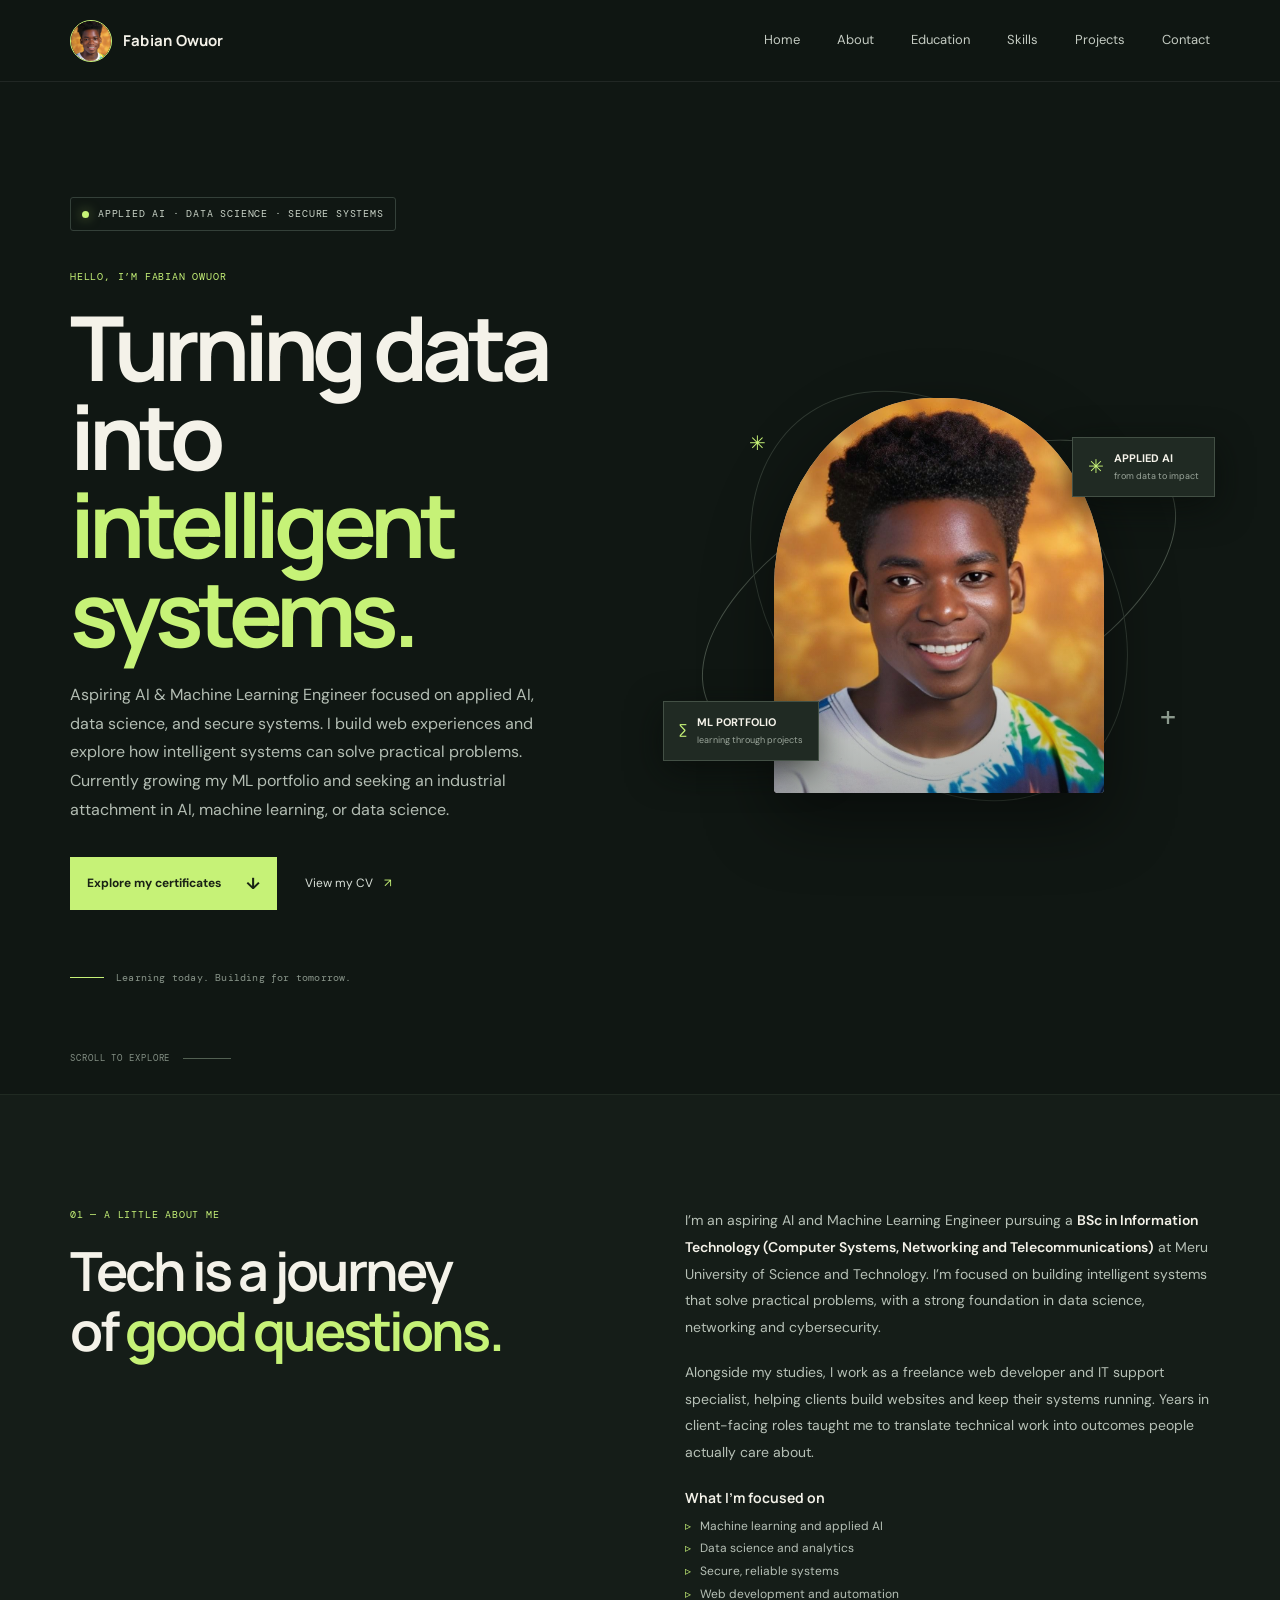
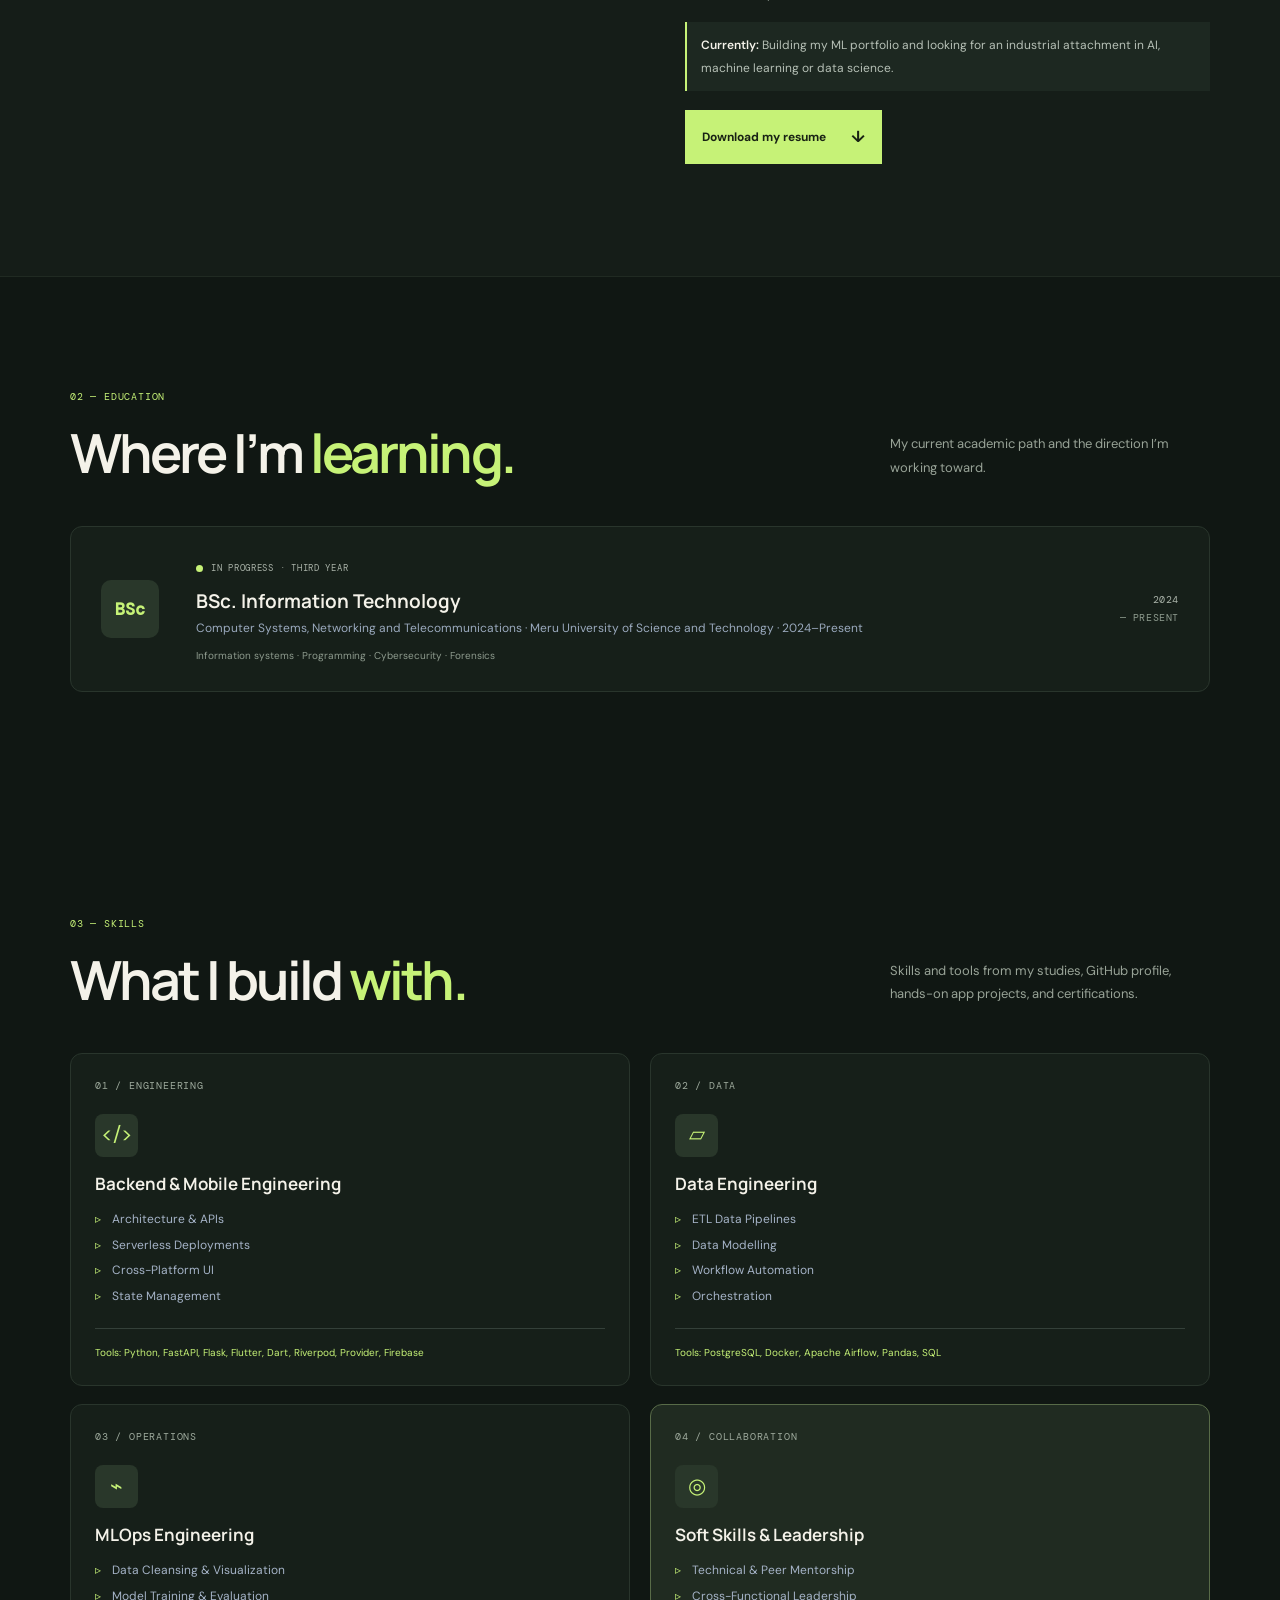
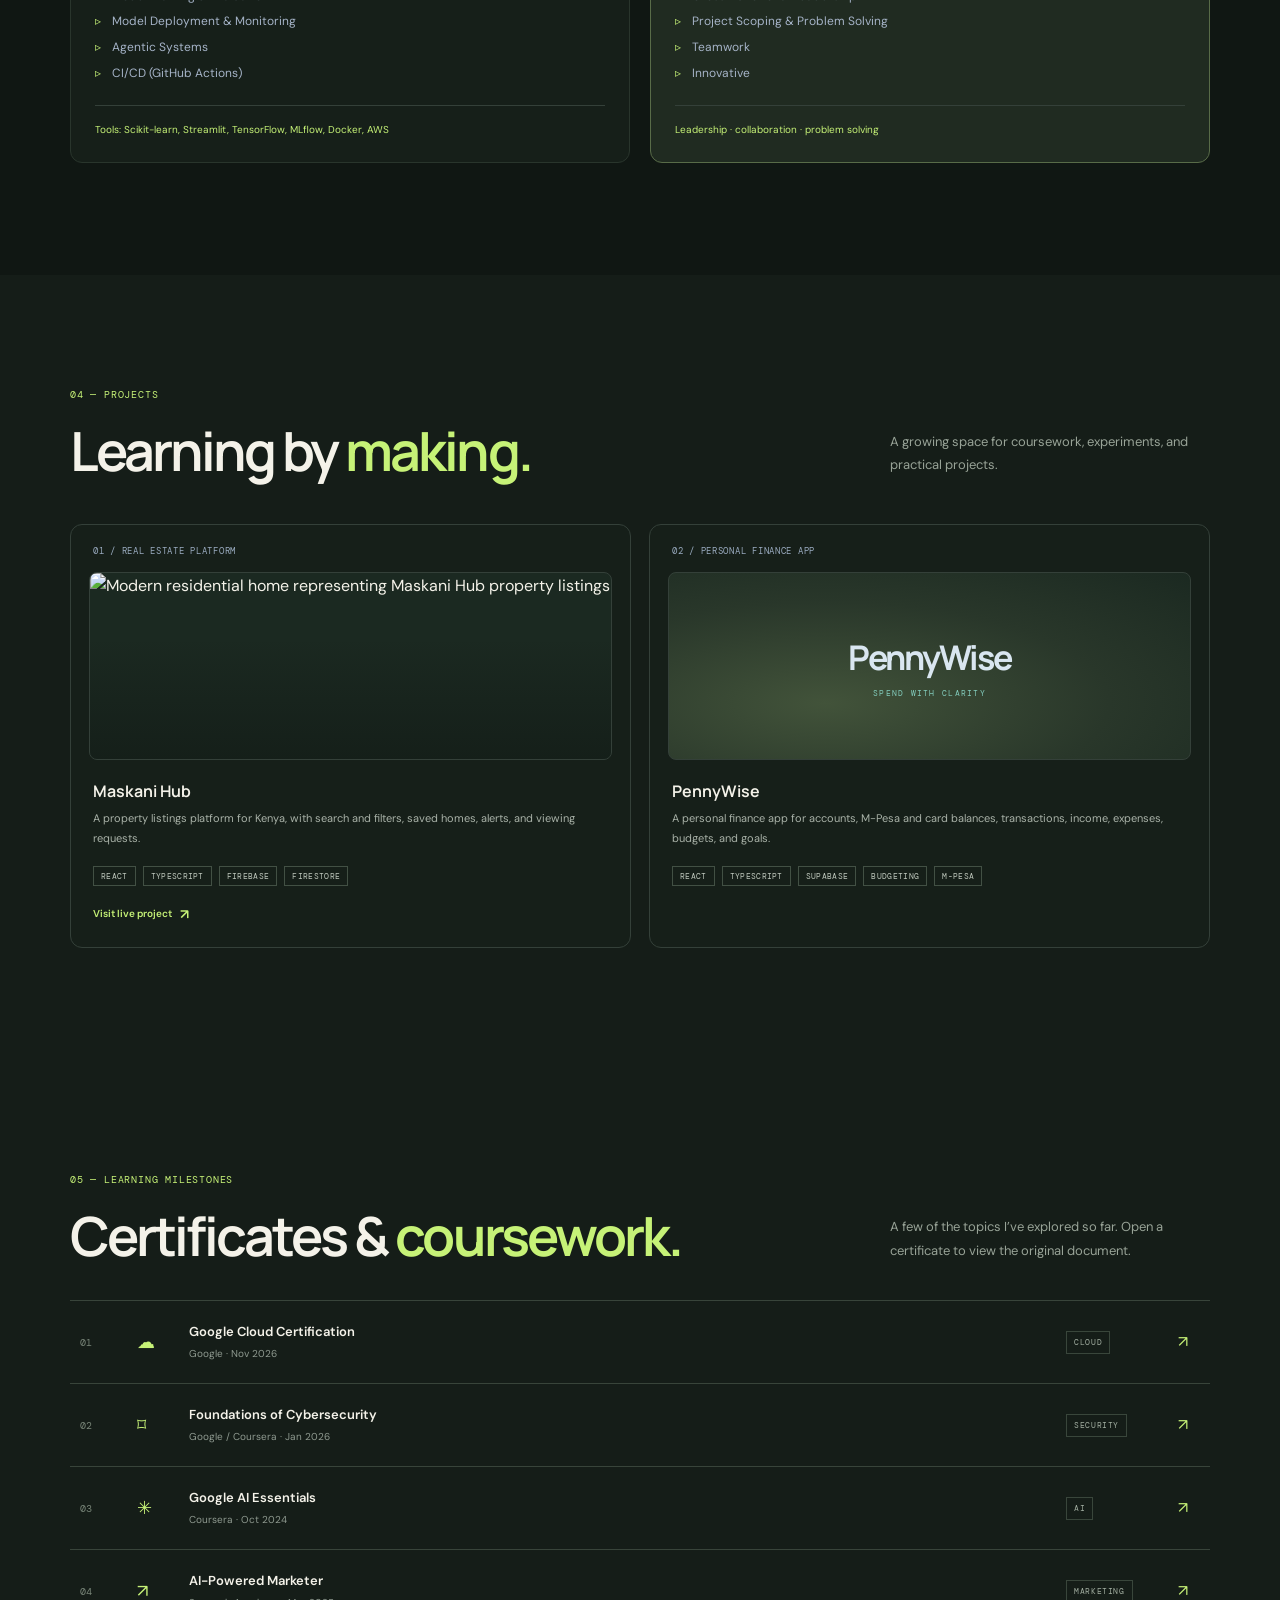
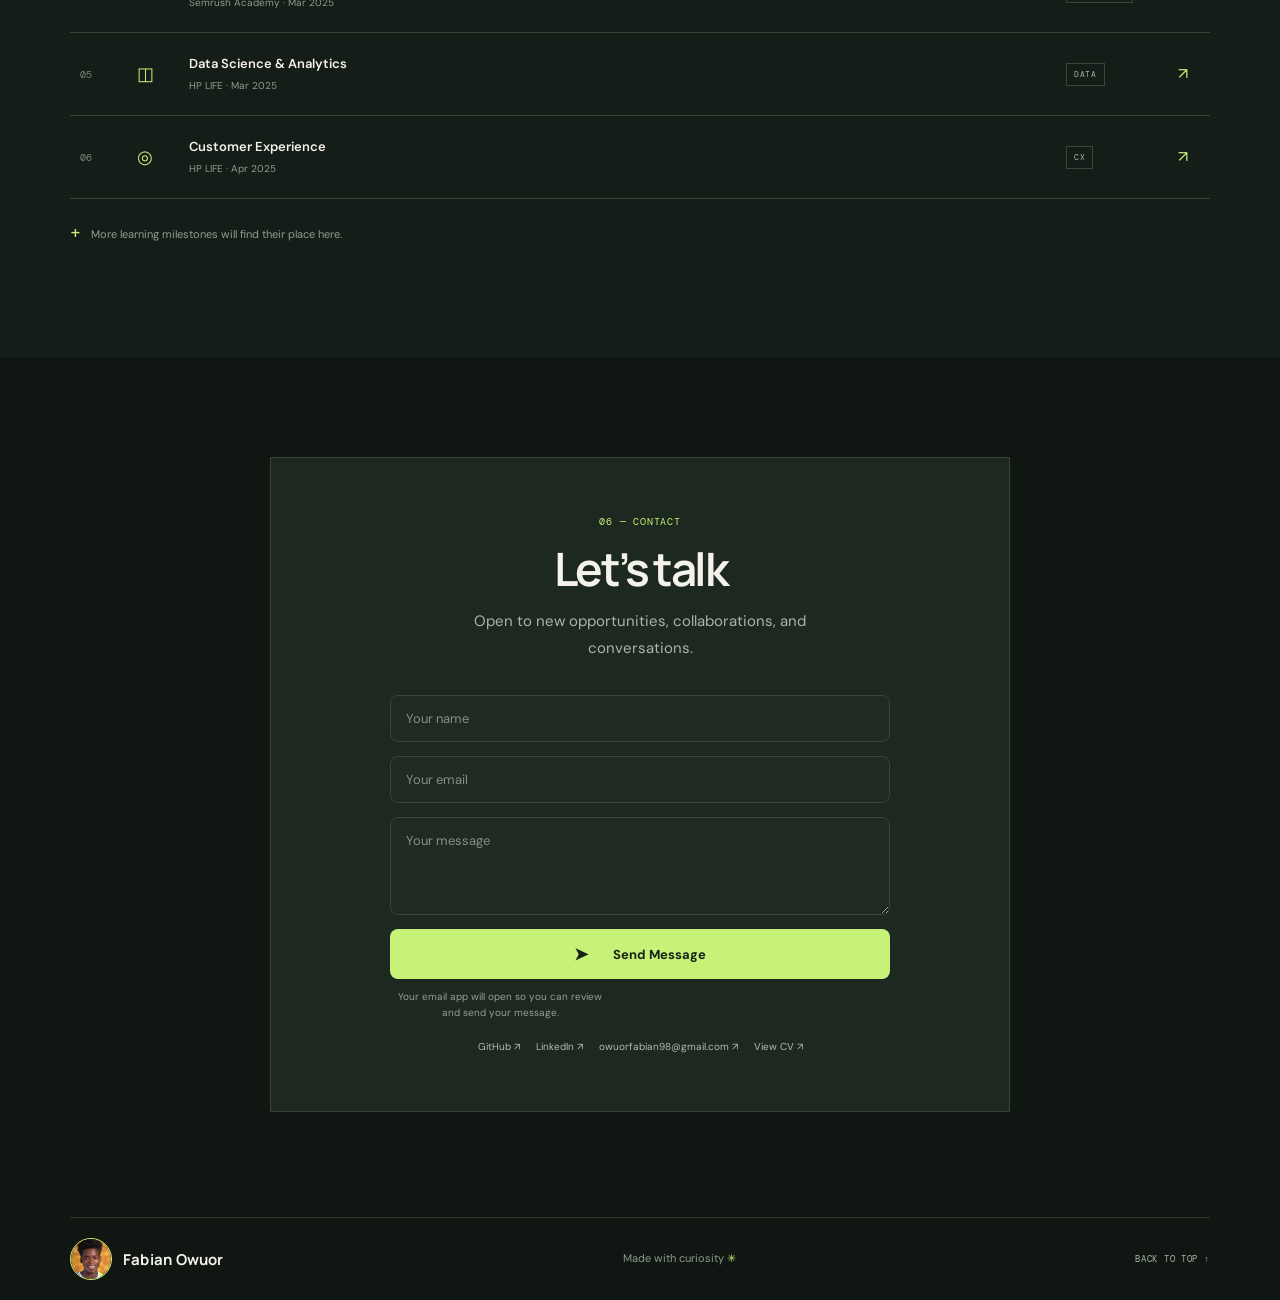
==== commit a29273ac: "Add Google Cloud certificate" ====
--- a/index.html
+++ b/index.html
@@ -76,11 +76,12 @@
     <section class="certificates section" id="certificates">
       <div class="wrap"><div class="section-heading cert-heading"><div><p class="eyebrow">05 — LEARNING MILESTONES</p><h2>Certificates &amp; <span class="accent">coursework.</span></h2></div><p class="section-aside">A few of the topics I’ve explored so far. Open a certificate to view the original document.</p></div>
         <div class="cert-list">
-          <a class="cert-row" href="assets/certificates/Foundations of Cybersecurity.pdf" target="_blank" rel="noopener"><span class="cert-number">01</span><span class="cert-symbol">⌑</span><span class="cert-title"><b>Foundations of Cybersecurity</b><small>Google / Coursera · Jan 2026</small></span><span class="cert-type">SECURITY</span><span class="cert-arrow">↗</span></a>
-          <a class="cert-row" href="assets/certificates/Google AI Certificate.pdf" target="_blank" rel="noopener"><span class="cert-number">02</span><span class="cert-symbol">✳</span><span class="cert-title"><b>Google AI Essentials</b><small>Coursera · Oct 2024</small></span><span class="cert-type">AI</span><span class="cert-arrow">↗</span></a>
-          <a class="cert-row" href="assets/certificates/SemRush AI Marketing Certificate.pdf" target="_blank" rel="noopener"><span class="cert-number">03</span><span class="cert-symbol">↗</span><span class="cert-title"><b>AI-Powered Marketer</b><small>Semrush Academy · Mar 2025</small></span><span class="cert-type">MARKETING</span><span class="cert-arrow">↗</span></a>
-          <a class="cert-row" href="assets/certificates/Data Science And Analytics Certificate.pdf" target="_blank" rel="noopener"><span class="cert-number">04</span><span class="cert-symbol">◫</span><span class="cert-title"><b>Data Science &amp; Analytics</b><small>HP LIFE · Mar 2025</small></span><span class="cert-type">DATA</span><span class="cert-arrow">↗</span></a>
-          <a class="cert-row" href="assets/certificates/CX Certification.pdf" target="_blank" rel="noopener"><span class="cert-number">05</span><span class="cert-symbol">◎</span><span class="cert-title"><b>Customer Experience</b><small>HP LIFE · Apr 2025</small></span><span class="cert-type">CX</span><span class="cert-arrow">↗</span></a>
+          <a class="cert-row" href="assets/certificates/Google Cloud Certification.pdf" target="_blank" rel="noopener"><span class="cert-number">01</span><span class="cert-symbol">☁</span><span class="cert-title"><b>Google Cloud Certification</b><small>Google · Nov 2026</small></span><span class="cert-type">CLOUD</span><span class="cert-arrow">↗</span></a>
+          <a class="cert-row" href="assets/certificates/Foundations of Cybersecurity.pdf" target="_blank" rel="noopener"><span class="cert-number">02</span><span class="cert-symbol">⌑</span><span class="cert-title"><b>Foundations of Cybersecurity</b><small>Google / Coursera · Jan 2026</small></span><span class="cert-type">SECURITY</span><span class="cert-arrow">↗</span></a>
+          <a class="cert-row" href="assets/certificates/Google AI Certificate.pdf" target="_blank" rel="noopener"><span class="cert-number">03</span><span class="cert-symbol">✳</span><span class="cert-title"><b>Google AI Essentials</b><small>Coursera · Oct 2024</small></span><span class="cert-type">AI</span><span class="cert-arrow">↗</span></a>
+          <a class="cert-row" href="assets/certificates/SemRush AI Marketing Certificate.pdf" target="_blank" rel="noopener"><span class="cert-number">04</span><span class="cert-symbol">↗</span><span class="cert-title"><b>AI-Powered Marketer</b><small>Semrush Academy · Mar 2025</small></span><span class="cert-type">MARKETING</span><span class="cert-arrow">↗</span></a>
+          <a class="cert-row" href="assets/certificates/Data Science And Analytics Certificate.pdf" target="_blank" rel="noopener"><span class="cert-number">05</span><span class="cert-symbol">◫</span><span class="cert-title"><b>Data Science &amp; Analytics</b><small>HP LIFE · Mar 2025</small></span><span class="cert-type">DATA</span><span class="cert-arrow">↗</span></a>
+          <a class="cert-row" href="assets/certificates/CX Certification.pdf" target="_blank" rel="noopener"><span class="cert-number">06</span><span class="cert-symbol">◎</span><span class="cert-title"><b>Customer Experience</b><small>HP LIFE · Apr 2025</small></span><span class="cert-type">CX</span><span class="cert-arrow">↗</span></a>
         </div>
         <p class="cert-footnote"><span>+</span> More learning milestones will find their place here.</p>
       </div>
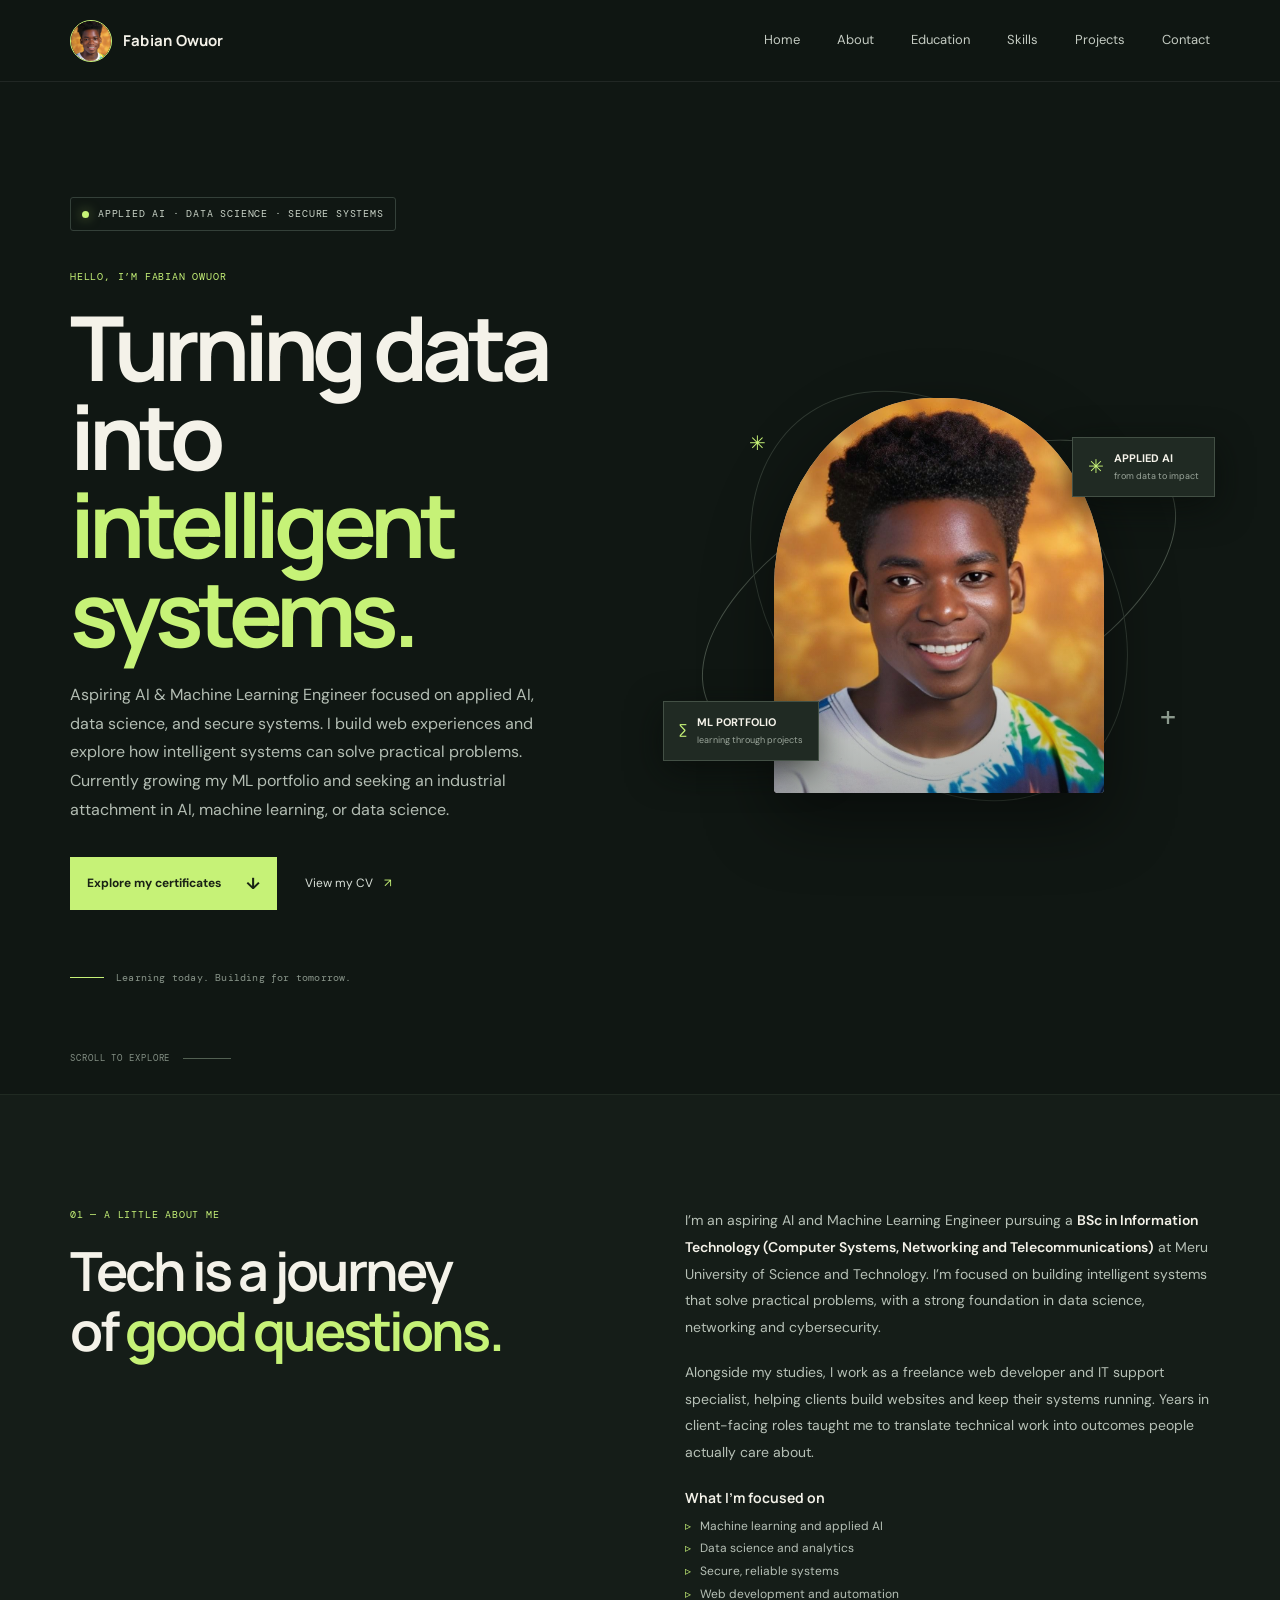
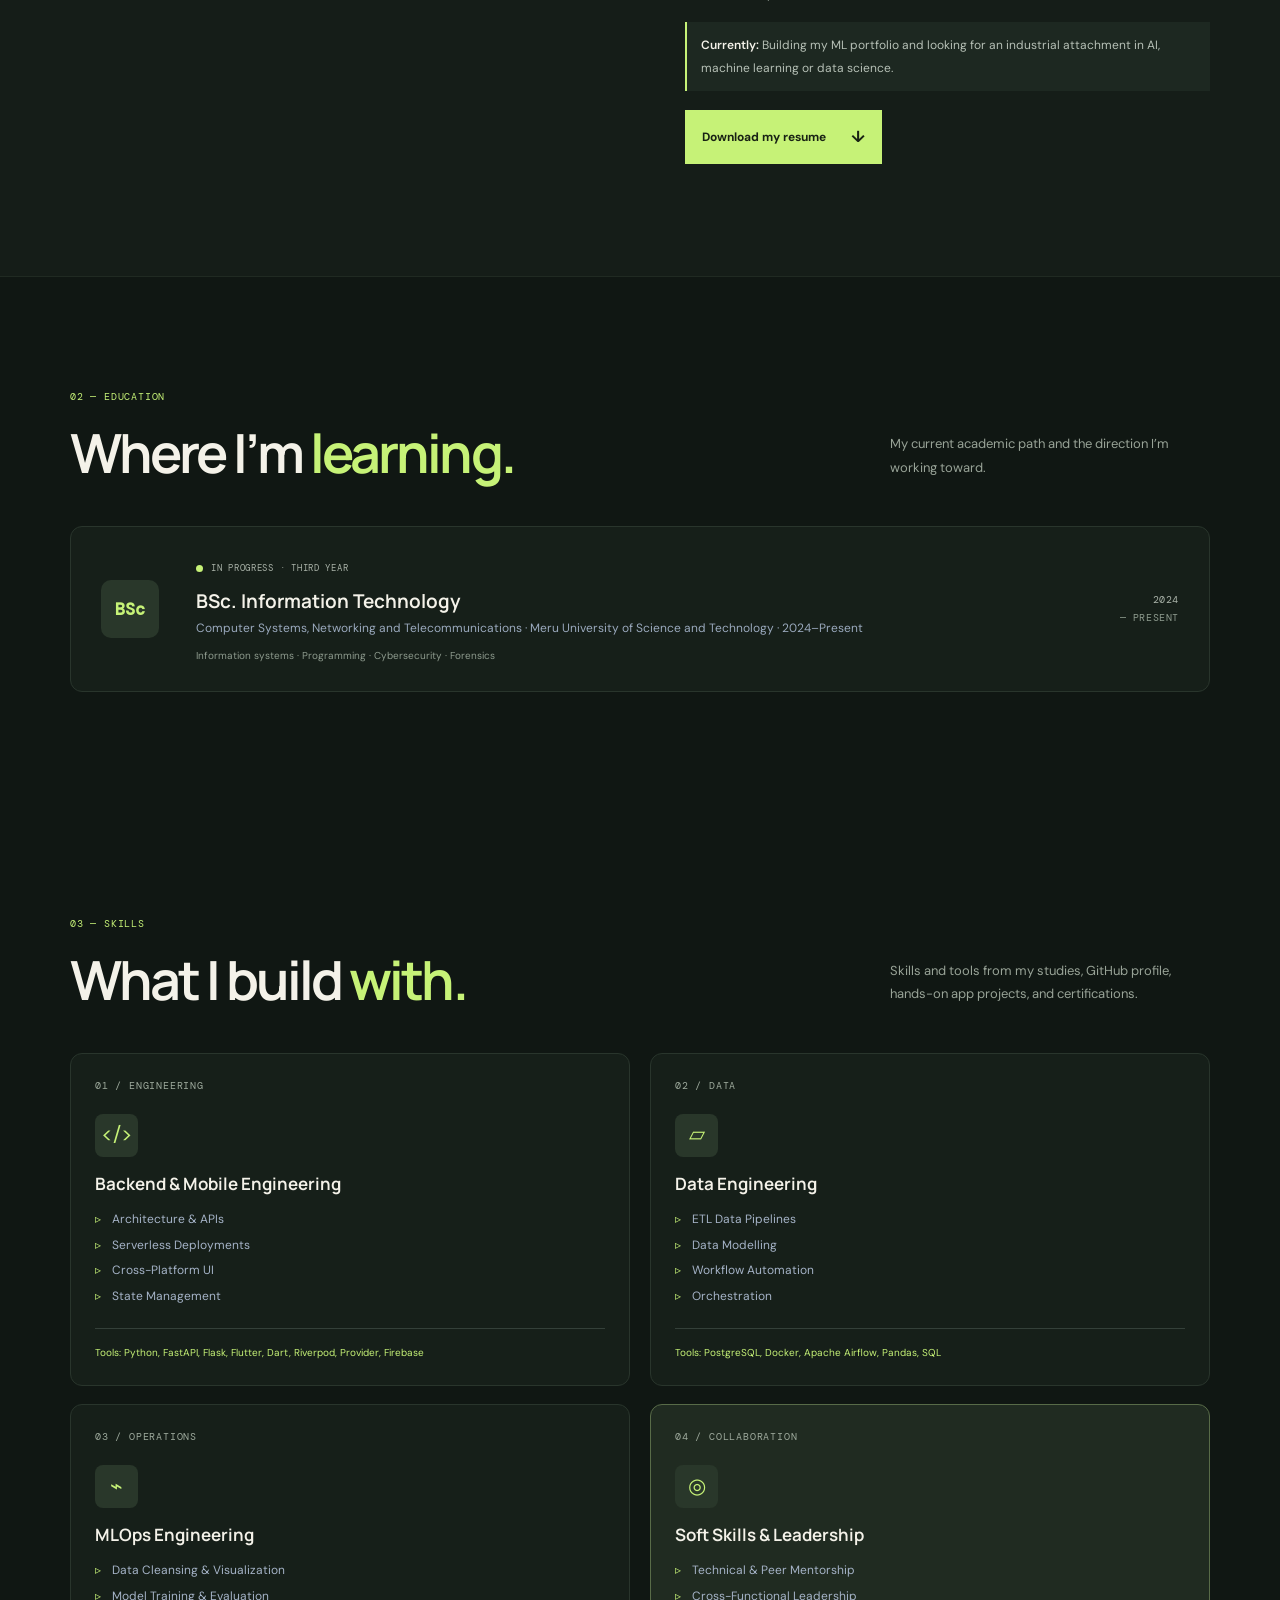
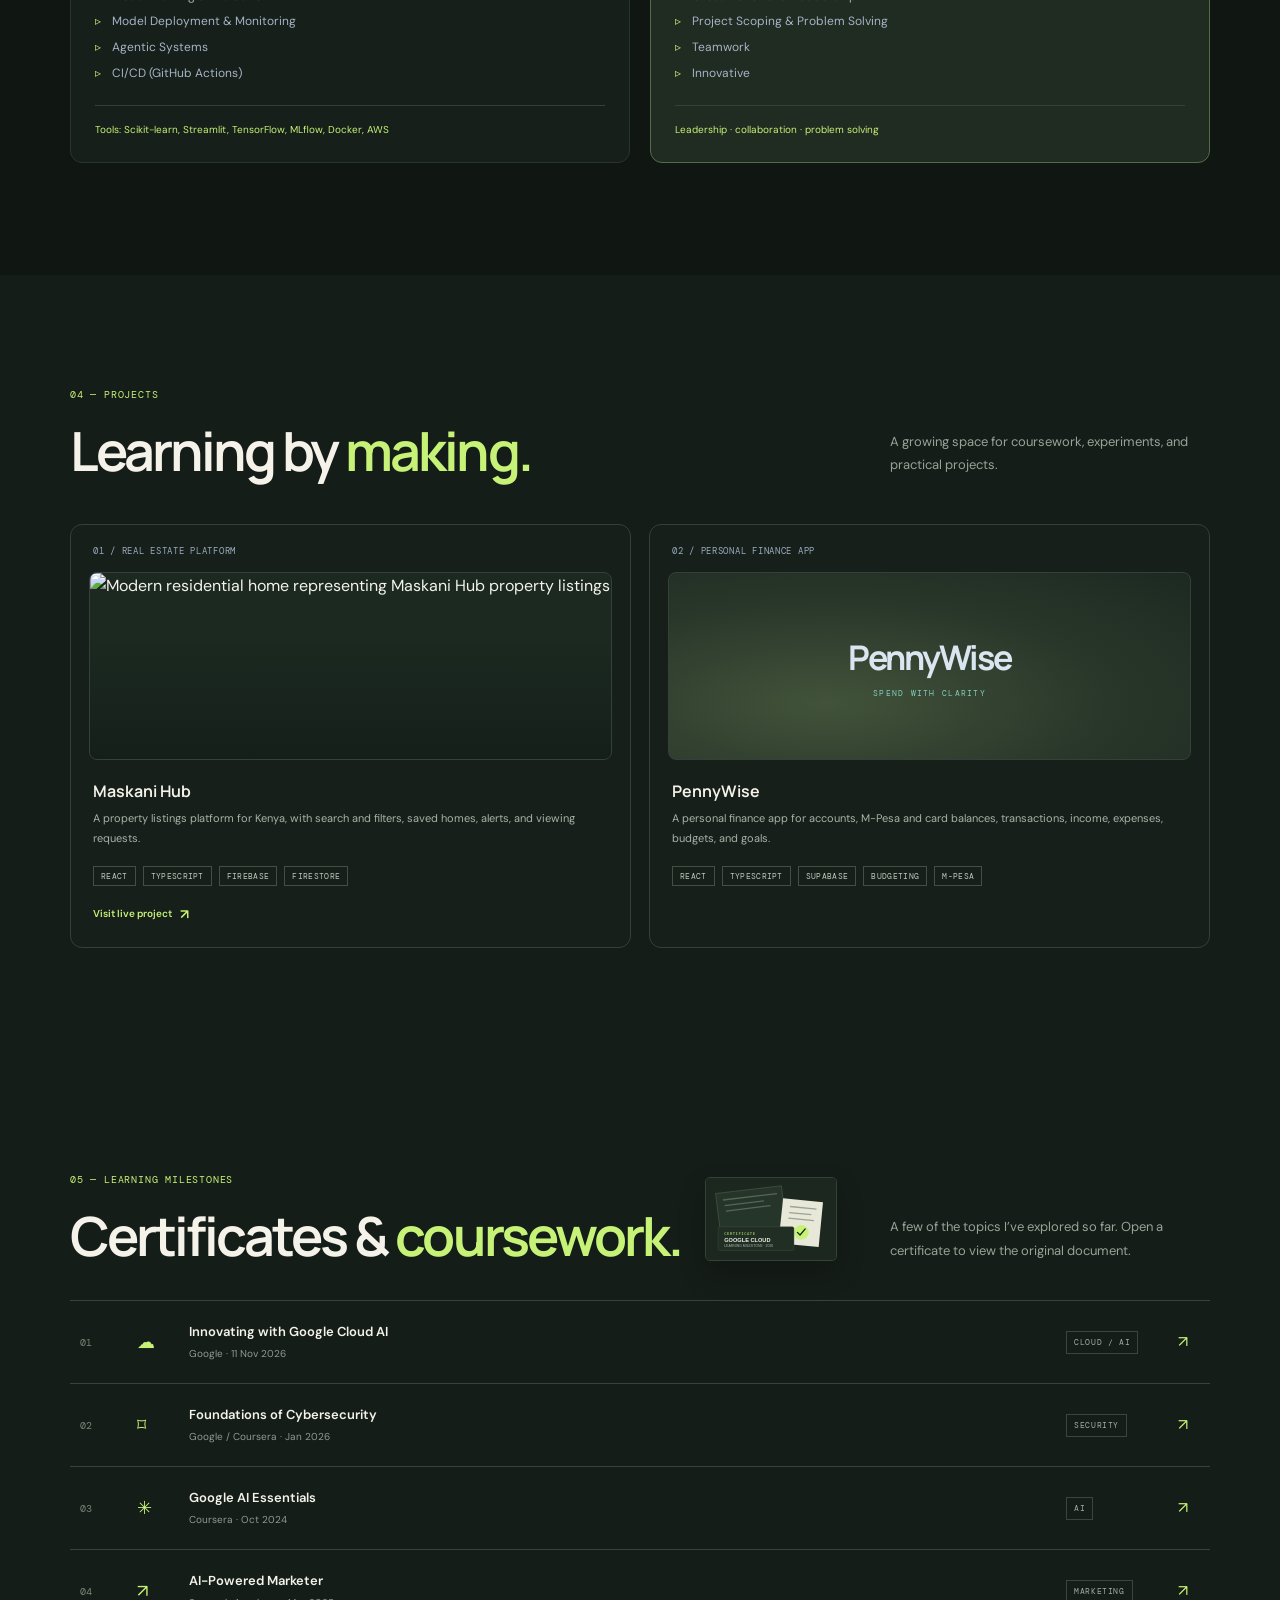
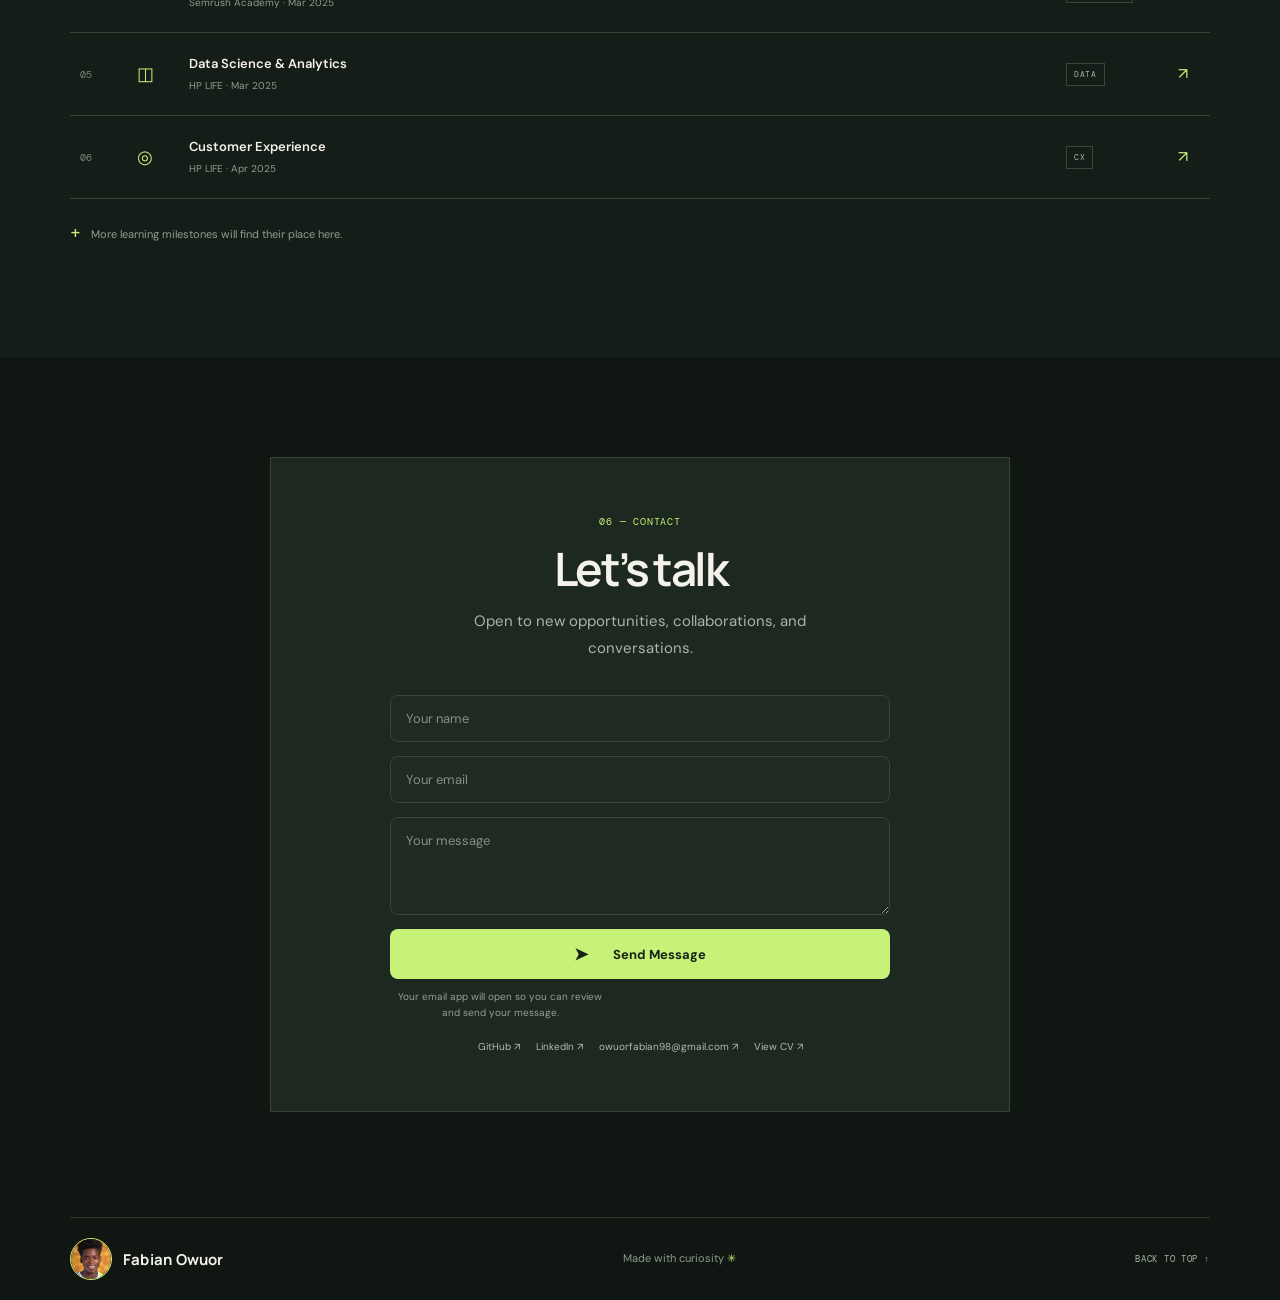
==== commit 7303cfcb: "Update CV with Google Cloud AI certificate" ====
--- a/index.html
+++ b/index.html
@@ -74,9 +74,9 @@
     </section>
 
     <section class="certificates section" id="certificates">
-      <div class="wrap"><div class="section-heading cert-heading"><div><p class="eyebrow">05 — LEARNING MILESTONES</p><h2>Certificates &amp; <span class="accent">coursework.</span></h2></div><p class="section-aside">A few of the topics I’ve explored so far. Open a certificate to view the original document.</p></div>
+      <div class="wrap"><div class="section-heading cert-heading"><div class="cert-heading-main"><div><p class="eyebrow">05 — LEARNING MILESTONES</p><h2>Certificates &amp; <span class="accent">coursework.</span></h2></div><img class="cert-preview" src="assets/certificates/certificate-collection.svg" alt="Illustration of Fabian’s certificate collection"></div><p class="section-aside">A few of the topics I’ve explored so far. Open a certificate to view the original document.</p></div>
         <div class="cert-list">
-          <a class="cert-row" href="assets/certificates/Google Cloud Certification.pdf" target="_blank" rel="noopener"><span class="cert-number">01</span><span class="cert-symbol">☁</span><span class="cert-title"><b>Google Cloud Certification</b><small>Google · Nov 2026</small></span><span class="cert-type">CLOUD</span><span class="cert-arrow">↗</span></a>
+          <a class="cert-row" href="assets/certificates/Google Cloud Certification.pdf" target="_blank" rel="noopener"><span class="cert-number">01</span><span class="cert-symbol">☁</span><span class="cert-title"><b>Innovating with Google Cloud AI</b><small>Google · 11 Nov 2026</small></span><span class="cert-type">CLOUD / AI</span><span class="cert-arrow">↗</span></a>
           <a class="cert-row" href="assets/certificates/Foundations of Cybersecurity.pdf" target="_blank" rel="noopener"><span class="cert-number">02</span><span class="cert-symbol">⌑</span><span class="cert-title"><b>Foundations of Cybersecurity</b><small>Google / Coursera · Jan 2026</small></span><span class="cert-type">SECURITY</span><span class="cert-arrow">↗</span></a>
           <a class="cert-row" href="assets/certificates/Google AI Certificate.pdf" target="_blank" rel="noopener"><span class="cert-number">03</span><span class="cert-symbol">✳</span><span class="cert-title"><b>Google AI Essentials</b><small>Coursera · Oct 2024</small></span><span class="cert-type">AI</span><span class="cert-arrow">↗</span></a>
           <a class="cert-row" href="assets/certificates/SemRush AI Marketing Certificate.pdf" target="_blank" rel="noopener"><span class="cert-number">04</span><span class="cert-symbol">↗</span><span class="cert-title"><b>AI-Powered Marketer</b><small>Semrush Academy · Mar 2025</small></span><span class="cert-type">MARKETING</span><span class="cert-arrow">↗</span></a>
--- a/styles.css
+++ b/styles.css
@@ -125,3 +125,5 @@
 .maskani-art{padding:0;overflow:hidden;background:#1b2921}
 .maskani-art img{display:block;width:100%;height:100%;object-fit:cover;object-position:center 54%}
 .maskani-art:after{content:"";position:absolute;inset:35% 0 0;background:linear-gradient(transparent,rgba(16,23,19,.55));pointer-events:none}
+.cert-heading-main{display:flex;align-items:center;gap:24px}.cert-preview{display:block;width:132px;height:auto;flex:0 0 auto;border:1px solid #344239;border-radius:5px;box-shadow:0 12px 28px #0003}
+@media(max-width:650px){.cert-heading-main{gap:14px;justify-content:space-between}.cert-preview{width:88px}}
